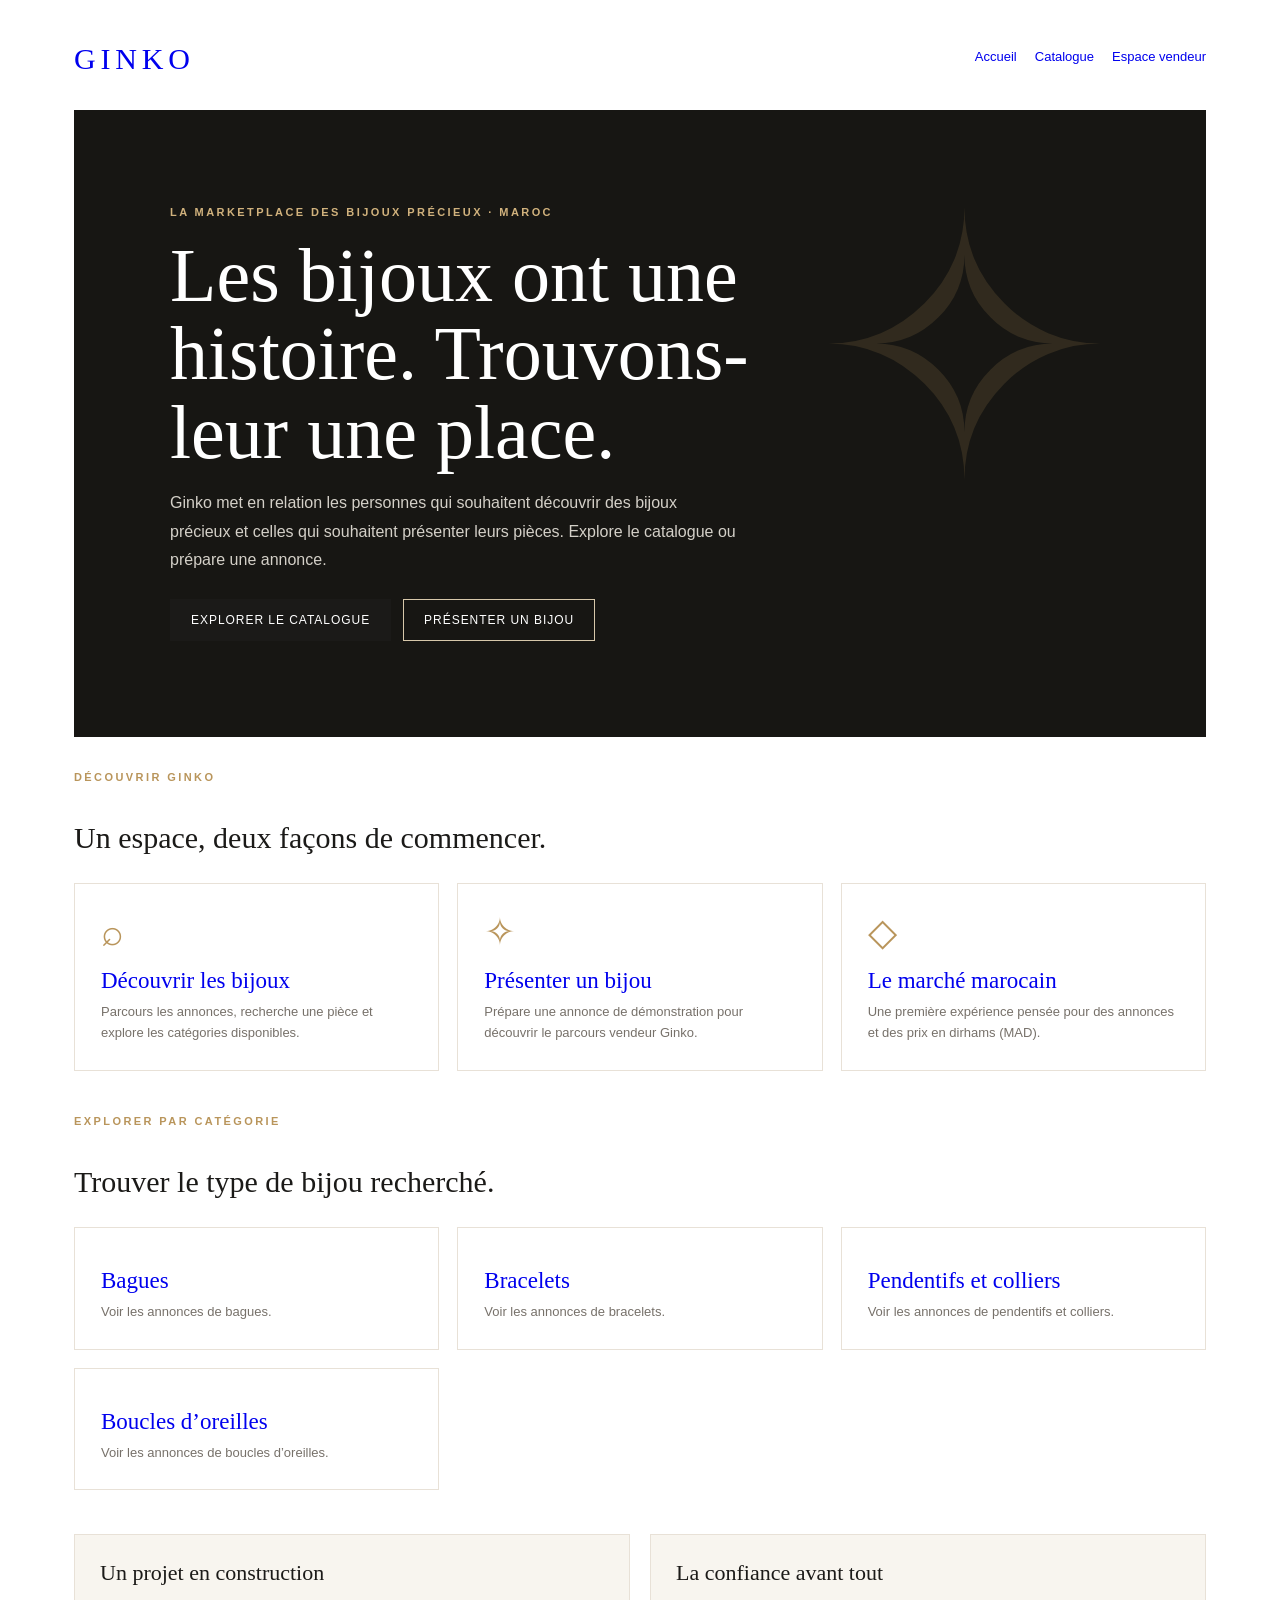
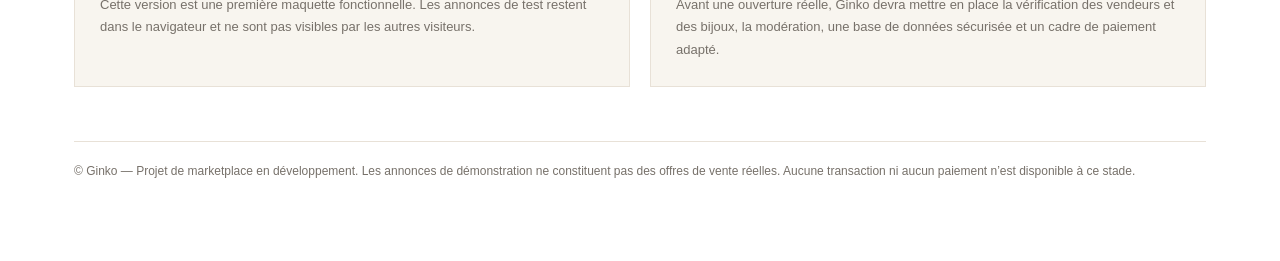
==== index.html @ 268f524f "Corriger la navigation et harmoniser la marketplace Ginko" ====
<!doctype html>
<html lang="fr">
<head>
  <meta charset="utf-8">
  <meta name="viewport" content="width=device-width,initial-scale=1">
  <meta name="description" content="Ginko, la plateforme de découverte de bijoux précieux proposés par des vendeurs au Maroc.">
  <title>Ginko — La marketplace des bijoux précieux</title>
  <link rel="stylesheet" href="marketplace.css">
  <style>
    .home-hero{position:relative;overflow:hidden;min-height:510px;background:#171613;color:#fff;display:flex;align-items:center;padding:clamp(36px,8vw,96px);margin-bottom:34px}
    .home-hero:after{content:"✧";position:absolute;right:8%;top:5%;font:clamp(180px,30vw,360px) Georgia,serif;color:rgba(185,149,91,.16);pointer-events:none}
    .home-copy{position:relative;z-index:1;max-width:680px}.home-copy .eyebrow{color:#d1b27d}.home-copy h1{font:400 clamp(42px,6vw,76px)/1.03 Georgia,serif;margin:18px 0}.home-copy p{max-width:570px;color:#d4d0c8;line-height:1.8}
    .home-links{display:grid;grid-template-columns:repeat(3,1fr);gap:18px;margin:28px 0 44px}.home-link{display:block;padding:26px;border:1px solid var(--line);text-decoration:none;background:#fff;transition:transform .2s,border-color .2s}.home-link:hover{transform:translateY(-3px);border-color:var(--gold)}.home-link .symbol{font:38px Georgia,serif;color:var(--gold)}.home-link h3{font:400 23px Georgia,serif;margin:14px 0 8px}.home-link p{font-size:13px;color:var(--muted);line-height:1.6;margin:0}.home-info{display:grid;grid-template-columns:1fr 1fr;gap:20px;margin-top:24px}.home-info article{padding:25px;background:var(--cream);border:1px solid var(--line)}.home-info h3{font:400 22px Georgia,serif;margin:0 0 8px}.home-info p{font-size:13px;color:var(--muted);line-height:1.7;margin:0}
    @media(max-width:650px){.home-hero{min-height:430px}.home-links,.home-info{grid-template-columns:1fr}}
  </style>
</head>
<body class="marketplace">
<main class="market-shell">
  <header class="market-top">
    <a class="market-brand" href="index.html" aria-label="Ginko accueil">GINKO</a>
    <nav class="market-nav" aria-label="Navigation principale">
      <a href="index.html">Accueil</a><a href="catalogue.html">Catalogue</a><a href="espace-vendeur.html">Espace vendeur</a>
    </nav>
  </header>
  <section class="home-hero">
    <div class="home-copy">
      <div class="eyebrow">La marketplace des bijoux précieux · Maroc</div>
      <h1>Les bijoux ont une histoire. Trouvons-leur une place.</h1>
      <p>Ginko met en relation les personnes qui souhaitent découvrir des bijoux précieux et celles qui souhaitent présenter leurs pièces. Explore le catalogue ou prépare une annonce.</p>
      <div class="market-actions"><a class="btn" href="catalogue.html">Explorer le catalogue</a><a class="btn secondary" style="border-color:#d7c7aa;color:#fff" href="espace-vendeur.html">Présenter un bijou</a></div>
    </div>
  </section>
  <div class="eyebrow">Découvrir Ginko</div>
  <h2 class="market-section-title">Un espace, deux façons de commencer.</h2>
  <section class="home-links">
    <a class="home-link" href="catalogue.html"><div class="symbol">⌕</div><h3>Découvrir les bijoux</h3><p>Parcours les annonces, recherche une pièce et explore les catégories disponibles.</p></a>
    <a class="home-link" href="espace-vendeur.html"><div class="symbol">✧</div><h3>Présenter un bijou</h3><p>Prépare une annonce de démonstration pour découvrir le parcours vendeur Ginko.</p></a>
    <a class="home-link" href="catalogue.html"><div class="symbol">◇</div><h3>Le marché marocain</h3><p>Une première expérience pensée pour des annonces et des prix en dirhams (MAD).</p></a>
  </section>
  <div class="eyebrow">Explorer par catégorie</div>
  <h2 class="market-section-title">Trouver le type de bijou recherché.</h2>
  <section class="home-links category-links">
    <a class="home-link" href="bague.html"><h3>Bagues</h3><p>Voir les annonces de bagues.</p></a>
    <a class="home-link" href="bracelets.html"><h3>Bracelets</h3><p>Voir les annonces de bracelets.</p></a>
    <a class="home-link" href="pendentifs.html"><h3>Pendentifs et colliers</h3><p>Voir les annonces de pendentifs et colliers.</p></a>
    <a class="home-link" href="boucles-doreilles.html"><h3>Boucles d’oreilles</h3><p>Voir les annonces de boucles d’oreilles.</p></a>
  </section>
  <div class="home-info">
    <article><h3>Un projet en construction</h3><p>Cette version est une première maquette fonctionnelle. Les annonces de test restent dans le navigateur et ne sont pas visibles par les autres visiteurs.</p></article>
    <article><h3>La confiance avant tout</h3><p>Avant une ouverture réelle, Ginko devra mettre en place la vérification des vendeurs et des bijoux, la modération, une base de données sécurisée et un cadre de paiement adapté.</p></article>
  </div>
  <footer class="market-footer">© Ginko — Projet de marketplace en développement. Les annonces de démonstration ne constituent pas des offres de vente réelles. Aucune transaction ni aucun paiement n’est disponible à ce stade.</footer>
</main>
</body>
</html>
---- marketplace.css ----
/* Styles du catalogue et de l’espace vendeur Ginko */
:root{--ink:#1b1a18;--muted:#77716a;--gold:#b9955b;--cream:#f8f5ef;--line:#e8e1d7}*{box-sizing:border-box}body.marketplace{margin:0;background:#fff;color:var(--ink);font-family:Arial,Helvetica,sans-serif}.market-shell{max-width:1180px;margin:0 auto;padding:42px 24px 80px}.market-top{display:flex;justify-content:space-between;align-items:center;gap:20px;margin-bottom:34px}.market-brand{font-family:Georgia,serif;font-size:30px;letter-spacing:.16em;text-decoration:none}.market-nav{display:flex;gap:18px;flex-wrap:wrap;font-size:13px}.market-nav a{text-decoration:none;border-bottom:1px solid transparent;padding-bottom:4px}.market-nav a:hover{border-color:var(--gold)}.market-hero{background:var(--cream);padding:54px clamp(24px,6vw,72px);border:1px solid var(--line);margin-bottom:34px}.eyebrow{font-size:11px;letter-spacing:.22em;text-transform:uppercase;color:var(--gold);font-weight:700}.market-hero h1{font-family:Georgia,serif;font-size:clamp(34px,5vw,58px);font-weight:400;line-height:1.08;margin:14px 0}.market-hero p{max-width:660px;color:var(--muted);line-height:1.7}.market-actions{display:flex;gap:12px;flex-wrap:wrap;margin-top:24px}.btn{display:inline-flex;align-items:center;justify-content:center;padding:13px 20px;border:1px solid var(--ink);background:var(--ink);color:#fff;text-decoration:none;font-size:12px;letter-spacing:.08em;text-transform:uppercase;cursor:pointer}.btn.secondary{background:transparent;color:var(--ink)}.market-note{padding:14px 16px;background:#fffaf0;border-left:3px solid var(--gold);color:#675a45;font-size:13px;line-height:1.6;margin:22px 0}.market-toolbar{display:flex;gap:12px;flex-wrap:wrap;align-items:center;margin:26px 0}.market-toolbar input,.market-toolbar select,.field input,.field select,.field textarea{width:100%;padding:13px 14px;border:1px solid var(--line);background:#fff;font:inherit;color:var(--ink)}.market-toolbar input{flex:1;min-width:220px}.market-toolbar select{width:auto;min-width:180px}.market-grid{display:grid;grid-template-columns:repeat(3,minmax(0,1fr));gap:20px}.market-card{border:1px solid var(--line);background:#fff}.market-card-visual{height:210px;background:linear-gradient(135deg,#eee5d8,#faf8f4);display:flex;align-items:center;justify-content:center;color:#a28b6b;font-family:Georgia,serif;font-size:38px}.market-card-body{padding:18px}.market-card h3{font-family:Georgia,serif;font-size:21px;font-weight:400;margin:0 0 8px}.market-meta{font-size:12px;color:var(--muted);line-height:1.6}.market-price{font-size:20px;margin:14px 0 8px}.tag{display:inline-block;font-size:10px;text-transform:uppercase;letter-spacing:.12em;padding:6px 8px;background:var(--cream);color:#78684e;margin:4px 4px 0 0}.market-section-title{font-family:Georgia,serif;font-size:30px;font-weight:400;margin:38px 0 8px}.market-subtitle{color:var(--muted);line-height:1.6}.seller-layout{display:grid;grid-template-columns:260px 1fr;gap:30px;align-items:start}.seller-aside{background:var(--cream);padding:24px;border:1px solid var(--line)}.seller-aside h2{font-family:Georgia,serif;font-weight:400;margin-top:0}.seller-aside p{font-size:13px;color:var(--muted);line-height:1.6}.seller-panel{border:1px solid var(--line);padding:clamp(20px,4vw,36px)}.seller-panel h2{font-family:Georgia,serif;font-weight:400;font-size:28px;margin:0 0 8px}.seller-form{display:grid;grid-template-columns:1fr 1fr;gap:16px;margin-top:24px}.field{display:flex;flex-direction:column;gap:7px}.field.full{grid-column:1/-1}.field label{font-size:12px;letter-spacing:.05em;color:#5d5750}.field textarea{min-height:100px;resize:vertical}.field small{color:var(--muted);font-size:11px;line-height:1.5}.seller-list{display:grid;gap:10px;margin-top:20px}.seller-list-item{border:1px solid var(--line);padding:14px;display:flex;justify-content:space-between;gap:16px;align-items:center}.seller-list-item strong{display:block;font-size:14px}.seller-list-item span{font-size:12px;color:var(--muted)}.empty-state{padding:30px;text-align:center;background:var(--cream);color:var(--muted);line-height:1.6}.market-footer{border-top:1px solid var(--line);margin-top:54px;padding-top:20px;color:var(--muted);font-size:12px;line-height:1.6}@media(max-width:850px){.market-grid{grid-template-columns:repeat(2,minmax(0,1fr))}.seller-layout{grid-template-columns:1fr}}@media(max-width:560px){.market-shell{padding:24px 16px 56px}.market-top{align-items:flex-start;flex-direction:column}.market-grid{grid-template-columns:1fr}.market-card-visual{height:180px}.seller-form{grid-template-columns:1fr}.field.full{grid-column:auto}.market-hero{padding:34px 24px}.market-toolbar select{width:100%}}
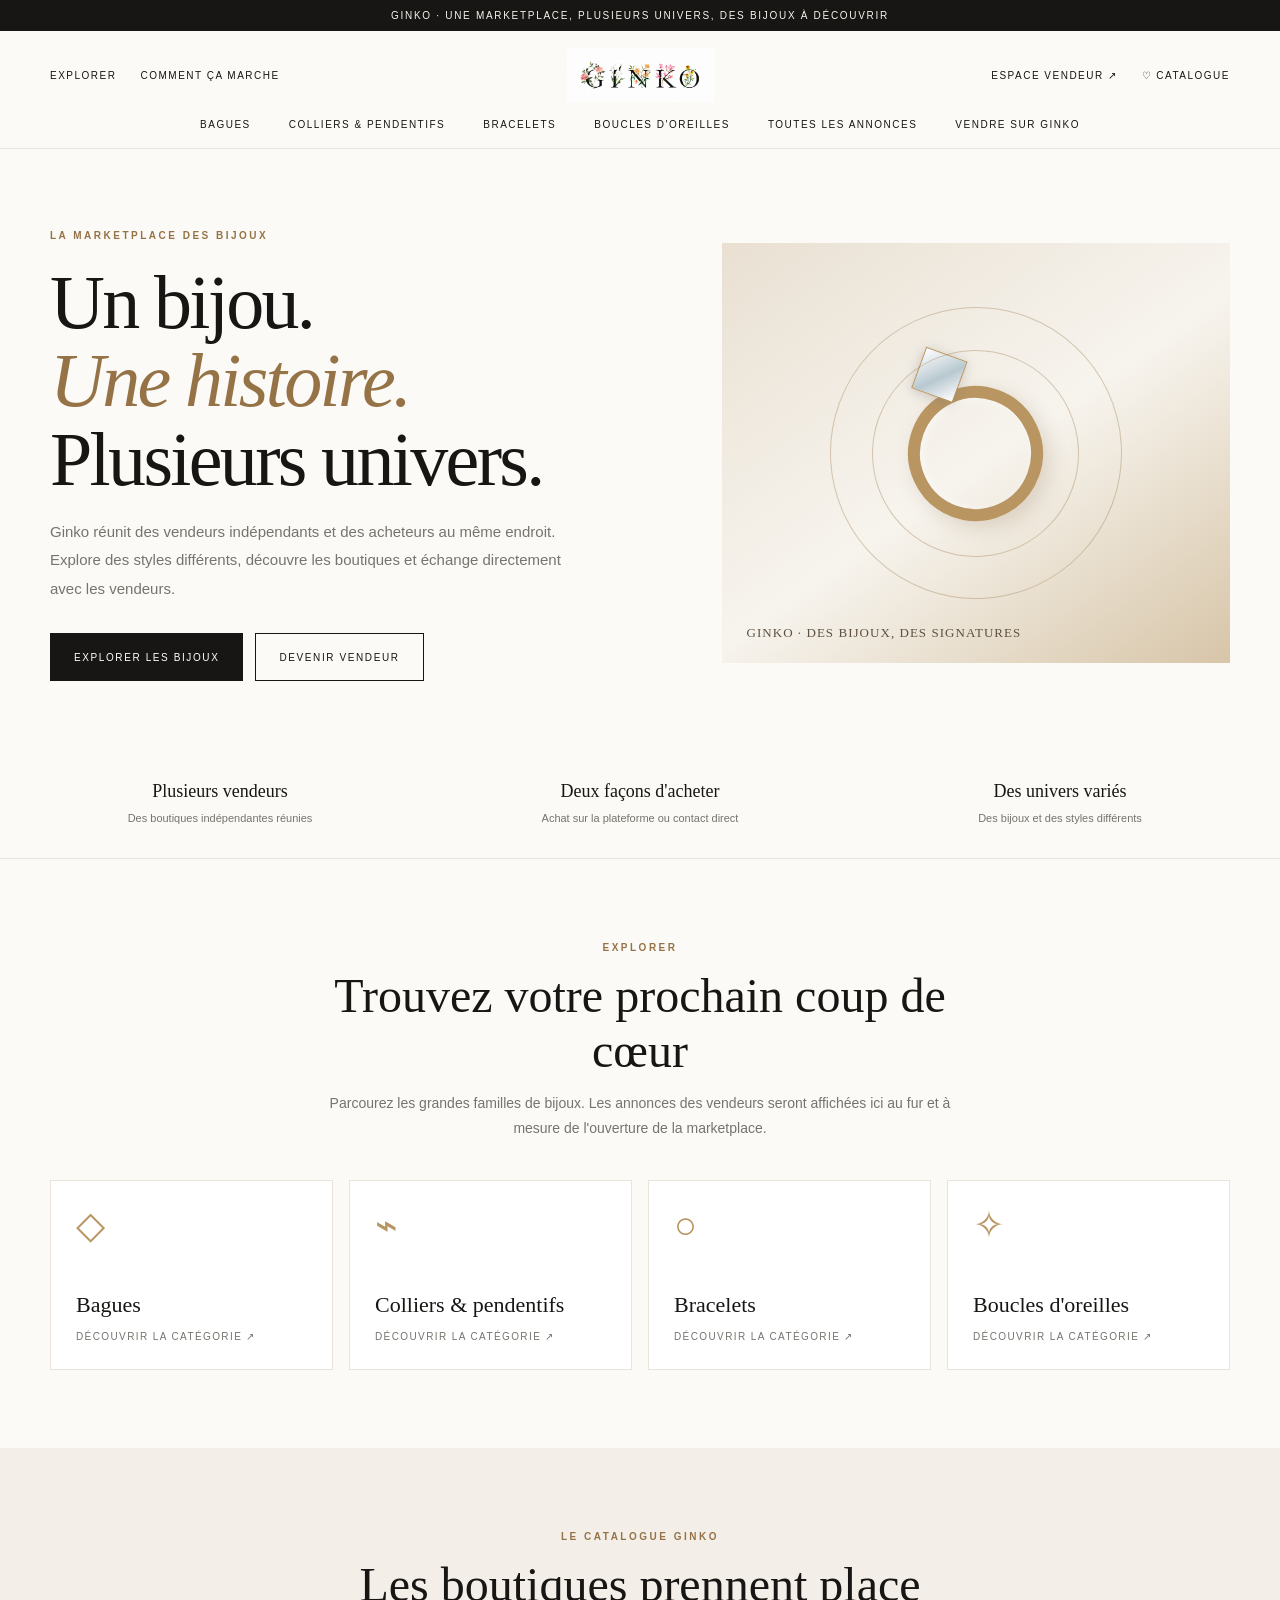
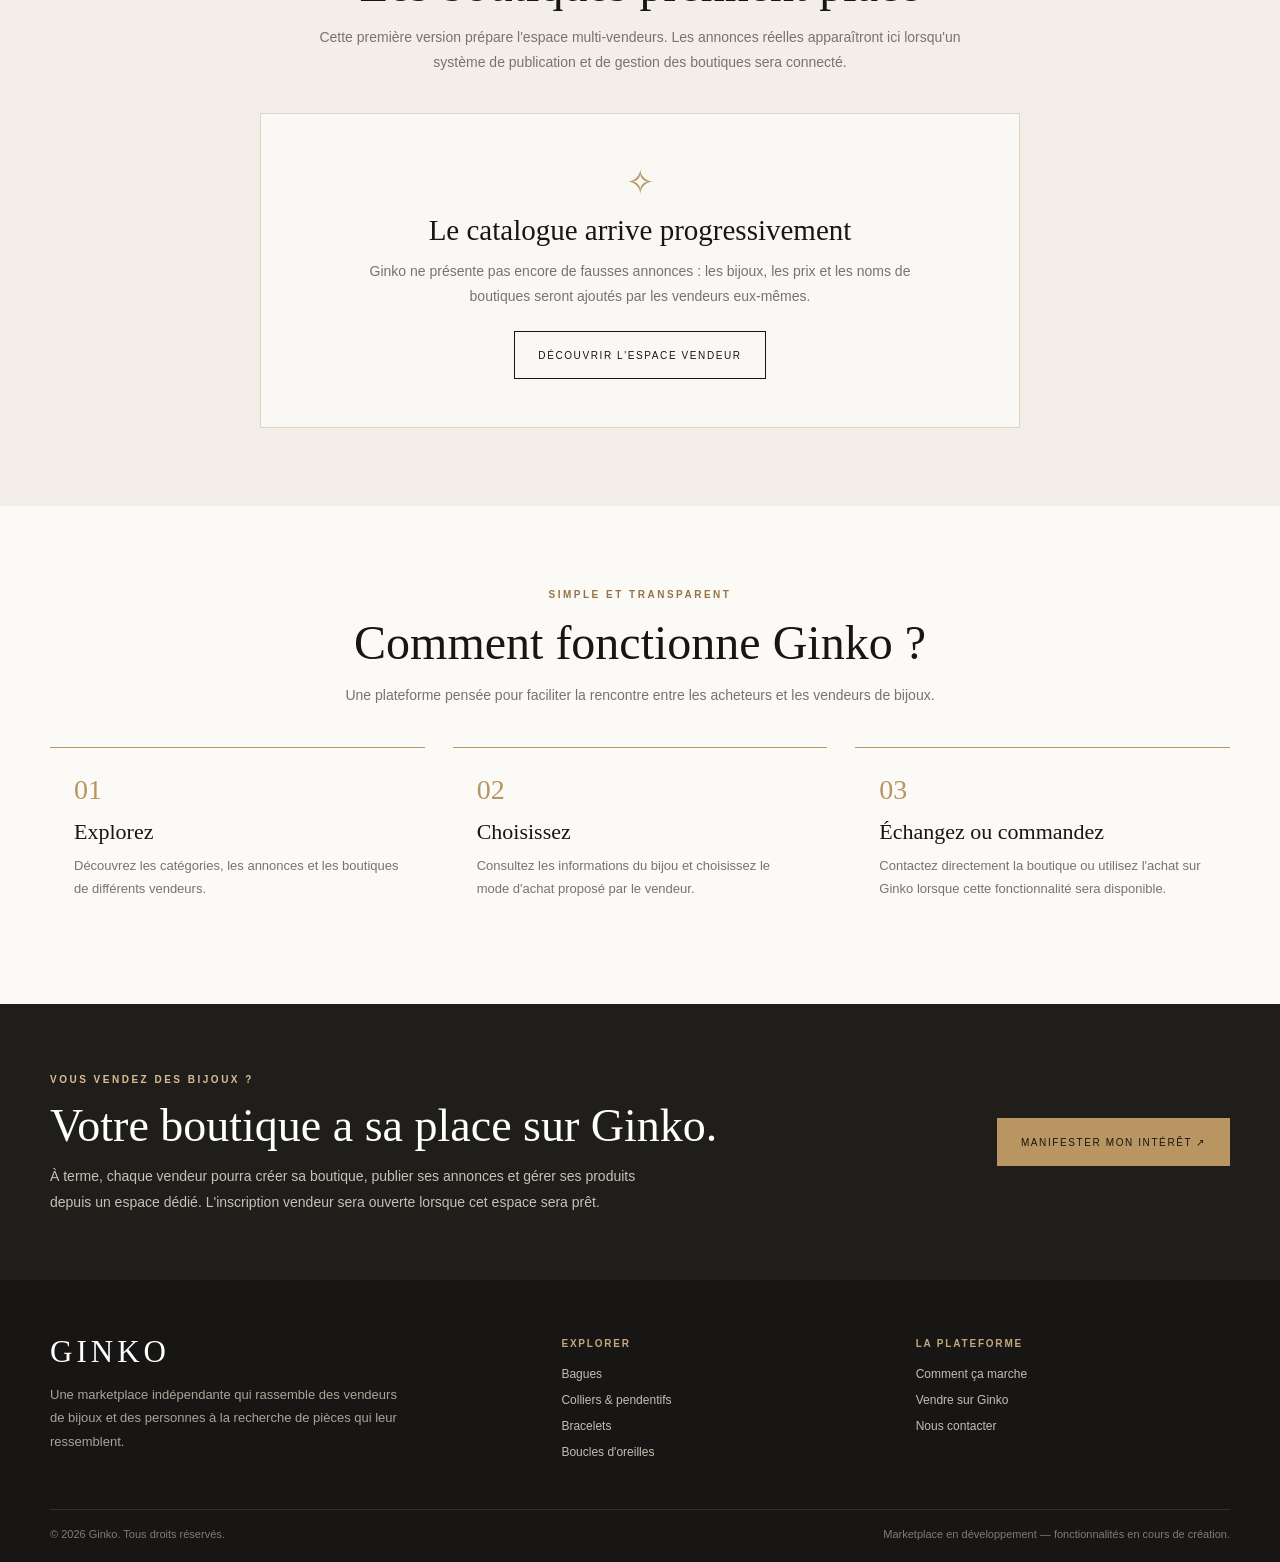
==== commit 2470e763: "Rework Ginko homepage as a multi-vendor marketplace" ====
--- a/index.html
+++ b/index.html
@@ -1,55 +1,161 @@
-<!doctype html>
+<!DOCTYPE html>
 <html lang="fr">
 <head>
-  <meta charset="utf-8">
-  <meta name="viewport" content="width=device-width,initial-scale=1">
-  <meta name="description" content="Ginko, la plateforme de découverte de bijoux précieux proposés par des vendeurs au Maroc.">
-  <title>Ginko — La marketplace des bijoux précieux</title>
-  <link rel="stylesheet" href="marketplace.css">
-  <style>
-    .home-hero{position:relative;overflow:hidden;min-height:510px;background:#171613;color:#fff;display:flex;align-items:center;padding:clamp(36px,8vw,96px);margin-bottom:34px}
-    .home-hero:after{content:"✧";position:absolute;right:8%;top:5%;font:clamp(180px,30vw,360px) Georgia,serif;color:rgba(185,149,91,.16);pointer-events:none}
-    .home-copy{position:relative;z-index:1;max-width:680px}.home-copy .eyebrow{color:#d1b27d}.home-copy h1{font:400 clamp(42px,6vw,76px)/1.03 Georgia,serif;margin:18px 0}.home-copy p{max-width:570px;color:#d4d0c8;line-height:1.8}
-    .home-links{display:grid;grid-template-columns:repeat(3,1fr);gap:18px;margin:28px 0 44px}.home-link{display:block;padding:26px;border:1px solid var(--line);text-decoration:none;background:#fff;transition:transform .2s,border-color .2s}.home-link:hover{transform:translateY(-3px);border-color:var(--gold)}.home-link .symbol{font:38px Georgia,serif;color:var(--gold)}.home-link h3{font:400 23px Georgia,serif;margin:14px 0 8px}.home-link p{font-size:13px;color:var(--muted);line-height:1.6;margin:0}.home-info{display:grid;grid-template-columns:1fr 1fr;gap:20px;margin-top:24px}.home-info article{padding:25px;background:var(--cream);border:1px solid var(--line)}.home-info h3{font:400 22px Georgia,serif;margin:0 0 8px}.home-info p{font-size:13px;color:var(--muted);line-height:1.7;margin:0}
-    @media(max-width:650px){.home-hero{min-height:430px}.home-links,.home-info{grid-template-columns:1fr}}
-  </style>
+  <meta charset="UTF-8">
+  <meta name="viewport" content="width=device-width, initial-scale=1.0">
+  <meta name="description" content="Ginko, la marketplace qui réunit plusieurs vendeurs indépendants et les passionnés de bijoux.">
+  <meta name="theme-color" content="#fbfaf7">
+  <title>Ginko — La marketplace des bijoux</title>
+  <link rel="stylesheet" href="ginko-marketplace.css">
 </head>
-<body class="marketplace">
-<main class="market-shell">
-  <header class="market-top">
-    <a class="market-brand" href="index.html" aria-label="Ginko accueil">GINKO</a>
-    <nav class="market-nav" aria-label="Navigation principale">
-      <a href="index.html">Accueil</a><a href="catalogue.html">Catalogue</a><a href="espace-vendeur.html">Espace vendeur</a>
+<body>
+  <div class="announcement">GINKO · Une marketplace, plusieurs univers, des bijoux à découvrir</div>
+
+  <header class="site-header">
+    <div class="header-main">
+      <div class="header-side header-side-left">
+        <a href="#categories">Explorer</a>
+        <a href="#comment-ca-marche">Comment ça marche</a>
+      </div>
+      <a class="brand" href="index.html" aria-label="Ginko, accueil">
+        <img src="ginko2.jpg" alt="Ginko">
+      </a>
+      <div class="header-side header-actions">
+        <a href="#devenir-vendeur" aria-label="Espace vendeur">Espace vendeur ↗</a>
+        <a href="#catalogue" aria-label="Catalogue">♡ Catalogue</a>
+      </div>
+      <button class="menu-toggle" id="menuToggle" type="button" aria-expanded="false" aria-controls="mainNav">Menu ☰</button>
+    </div>
+    <nav class="main-nav" id="mainNav" aria-label="Navigation principale">
+      <a href="#categories">Bagues</a>
+      <a href="#categories">Colliers & pendentifs</a>
+      <a href="#categories">Bracelets</a>
+      <a href="#categories">Boucles d'oreilles</a>
+      <a href="#catalogue">Toutes les annonces</a>
+      <a href="#devenir-vendeur">Vendre sur Ginko</a>
     </nav>
   </header>
-  <section class="home-hero">
-    <div class="home-copy">
-      <div class="eyebrow">La marketplace des bijoux précieux · Maroc</div>
-      <h1>Les bijoux ont une histoire. Trouvons-leur une place.</h1>
-      <p>Ginko met en relation les personnes qui souhaitent découvrir des bijoux précieux et celles qui souhaitent présenter leurs pièces. Explore le catalogue ou prépare une annonce.</p>
-      <div class="market-actions"><a class="btn" href="catalogue.html">Explorer le catalogue</a><a class="btn secondary" style="border-color:#d7c7aa;color:#fff" href="espace-vendeur.html">Présenter un bijou</a></div>
+
+  <main>
+    <section class="hero">
+      <div class="hero-content">
+        <span class="eyebrow">La marketplace des bijoux</span>
+        <h1>Un bijou.<br><em>Une histoire.</em><br>Plusieurs univers.</h1>
+        <p class="hero-copy">Ginko réunit des vendeurs indépendants et des acheteurs au même endroit. Explore des styles différents, découvre les boutiques et échange directement avec les vendeurs.</p>
+        <div class="hero-actions">
+          <a class="button" href="#categories">Explorer les bijoux</a>
+          <a class="button button-outline" href="#devenir-vendeur">Devenir vendeur</a>
+        </div>
+      </div>
+      <div class="hero-art" role="img" aria-label="Illustration abstraite d'une bague dorée">
+        <div class="art-ring"></div>
+        <span class="art-caption">GINKO · DES BIJOUX, DES SIGNATURES</span>
+      </div>
+    </section>
+
+    <section class="trust-row" aria-label="Les principes de Ginko">
+      <div><strong>Plusieurs vendeurs</strong><span>Des boutiques indépendantes réunies</span></div>
+      <div><strong>Deux façons d'acheter</strong><span>Achat sur la plateforme ou contact direct</span></div>
+      <div><strong>Des univers variés</strong><span>Des bijoux et des styles différents</span></div>
+    </section>
+
+    <section class="section" id="categories">
+      <div class="section-inner">
+        <div class="section-heading">
+          <span class="eyebrow">Explorer</span>
+          <h2>Trouvez votre prochain coup de cœur</h2>
+          <p>Parcourez les grandes familles de bijoux. Les annonces des vendeurs seront affichées ici au fur et à mesure de l'ouverture de la marketplace.</p>
+        </div>
+        <div class="categories">
+          <a class="category-card" href="#catalogue"><span class="category-symbol">◇</span><div><h3>Bagues</h3><span>Découvrir la catégorie ↗</span></div></a>
+          <a class="category-card" href="#catalogue"><span class="category-symbol">⌁</span><div><h3>Colliers & pendentifs</h3><span>Découvrir la catégorie ↗</span></div></a>
+          <a class="category-card" href="#catalogue"><span class="category-symbol">○</span><div><h3>Bracelets</h3><span>Découvrir la catégorie ↗</span></div></a>
+          <a class="category-card" href="#catalogue"><span class="category-symbol">✧</span><div><h3>Boucles d'oreilles</h3><span>Découvrir la catégorie ↗</span></div></a>
+        </div>
+      </div>
+    </section>
+
+    <section class="section catalogue" id="catalogue">
+      <div class="section-inner">
+        <div class="section-heading">
+          <span class="eyebrow">Le catalogue Ginko</span>
+          <h2>Les boutiques prennent place</h2>
+          <p>Cette première version prépare l'espace multi-vendeurs. Les annonces réelles apparaîtront ici lorsqu'un système de publication et de gestion des boutiques sera connecté.</p>
+        </div>
+        <div class="catalogue-panel">
+          <div class="catalogue-mark">✧</div>
+          <h3>Le catalogue arrive progressivement</h3>
+          <p>Ginko ne présente pas encore de fausses annonces : les bijoux, les prix et les noms de boutiques seront ajoutés par les vendeurs eux-mêmes.</p>
+          <a class="button button-outline" href="#devenir-vendeur">Découvrir l'espace vendeur</a>
+        </div>
+      </div>
+    </section>
+
+    <section class="section" id="comment-ca-marche">
+      <div class="section-inner">
+        <div class="section-heading">
+          <span class="eyebrow">Simple et transparent</span>
+          <h2>Comment fonctionne Ginko ?</h2>
+          <p>Une plateforme pensée pour faciliter la rencontre entre les acheteurs et les vendeurs de bijoux.</p>
+        </div>
+        <div class="steps">
+          <article class="step"><span class="step-number">01</span><h3>Explorez</h3><p>Découvrez les catégories, les annonces et les boutiques de différents vendeurs.</p></article>
+          <article class="step"><span class="step-number">02</span><h3>Choisissez</h3><p>Consultez les informations du bijou et choisissez le mode d'achat proposé par le vendeur.</p></article>
+          <article class="step"><span class="step-number">03</span><h3>Échangez ou commandez</h3><p>Contactez directement la boutique ou utilisez l'achat sur Ginko lorsque cette fonctionnalité sera disponible.</p></article>
+        </div>
+      </div>
+    </section>
+
+    <section class="seller-band" id="devenir-vendeur">
+      <div class="seller-inner">
+        <div>
+          <span class="eyebrow">Vous vendez des bijoux ?</span>
+          <h2>Votre boutique a sa place sur Ginko.</h2>
+          <p>À terme, chaque vendeur pourra créer sa boutique, publier ses annonces et gérer ses produits depuis un espace dédié. L'inscription vendeur sera ouverte lorsque cet espace sera prêt.</p>
+        </div>
+        <a class="button" href="mailto:contact@ginko.fr?subject=Information%20vendeur%20Ginko">Manifester mon intérêt ↗</a>
+      </div>
+    </section>
+  </main>
+
+  <footer class="footer">
+    <div class="footer-inner">
+      <div class="footer-about">
+        <div class="footer-brand">GINKO</div>
+        <p>Une marketplace indépendante qui rassemble des vendeurs de bijoux et des personnes à la recherche de pièces qui leur ressemblent.</p>
+      </div>
+      <div>
+        <h4>Explorer</h4>
+        <a href="#categories">Bagues</a>
+        <a href="#categories">Colliers & pendentifs</a>
+        <a href="#categories">Bracelets</a>
+        <a href="#categories">Boucles d'oreilles</a>
+      </div>
+      <div>
+        <h4>La plateforme</h4>
+        <a href="#comment-ca-marche">Comment ça marche</a>
+        <a href="#devenir-vendeur">Vendre sur Ginko</a>
+        <a href="mailto:contact@ginko.fr">Nous contacter</a>
+      </div>
     </div>
-  </section>
-  <div class="eyebrow">Découvrir Ginko</div>
-  <h2 class="market-section-title">Un espace, deux façons de commencer.</h2>
-  <section class="home-links">
-    <a class="home-link" href="catalogue.html"><div class="symbol">⌕</div><h3>Découvrir les bijoux</h3><p>Parcours les annonces, recherche une pièce et explore les catégories disponibles.</p></a>
-    <a class="home-link" href="espace-vendeur.html"><div class="symbol">✧</div><h3>Présenter un bijou</h3><p>Prépare une annonce de démonstration pour découvrir le parcours vendeur Ginko.</p></a>
-    <a class="home-link" href="catalogue.html"><div class="symbol">◇</div><h3>Le marché marocain</h3><p>Une première expérience pensée pour des annonces et des prix en dirhams (MAD).</p></a>
-  </section>
-  <div class="eyebrow">Explorer par catégorie</div>
-  <h2 class="market-section-title">Trouver le type de bijou recherché.</h2>
-  <section class="home-links category-links">
-    <a class="home-link" href="bague.html"><h3>Bagues</h3><p>Voir les annonces de bagues.</p></a>
-    <a class="home-link" href="bracelets.html"><h3>Bracelets</h3><p>Voir les annonces de bracelets.</p></a>
-    <a class="home-link" href="pendentifs.html"><h3>Pendentifs et colliers</h3><p>Voir les annonces de pendentifs et colliers.</p></a>
-    <a class="home-link" href="boucles-doreilles.html"><h3>Boucles d’oreilles</h3><p>Voir les annonces de boucles d’oreilles.</p></a>
-  </section>
-  <div class="home-info">
-    <article><h3>Un projet en construction</h3><p>Cette version est une première maquette fonctionnelle. Les annonces de test restent dans le navigateur et ne sont pas visibles par les autres visiteurs.</p></article>
-    <article><h3>La confiance avant tout</h3><p>Avant une ouverture réelle, Ginko devra mettre en place la vérification des vendeurs et des bijoux, la modération, une base de données sécurisée et un cadre de paiement adapté.</p></article>
-  </div>
-  <footer class="market-footer">© Ginko — Projet de marketplace en développement. Les annonces de démonstration ne constituent pas des offres de vente réelles. Aucune transaction ni aucun paiement n’est disponible à ce stade.</footer>
-</main>
+    <div class="footer-bottom"><span>© 2026 Ginko. Tous droits réservés.</span><span>Marketplace en développement — fonctionnalités en cours de création.</span></div>
+  </footer>
+
+  <script>
+    const menuToggle = document.getElementById('menuToggle');
+    const mainNav = document.getElementById('mainNav');
+    menuToggle.addEventListener('click', () => {
+      const isOpen = mainNav.classList.toggle('open');
+      menuToggle.setAttribute('aria-expanded', String(isOpen));
+      menuToggle.textContent = isOpen ? 'Fermer ×' : 'Menu ☰';
+    });
+    mainNav.querySelectorAll('a').forEach(link => {
+      link.addEventListener('click', () => {
+        mainNav.classList.remove('open');
+        menuToggle.setAttribute('aria-expanded', 'false');
+        menuToggle.textContent = 'Menu ☰';
+      });
+    });
+  </script>
 </body>
-</html>+</html>
--- a/ginko-marketplace.css
+++ b/ginko-marketplace.css
@@ -0,0 +1,6 @@
+:root{
+  --ink:#171614;--muted:#77736d;--paper:#fbfaf7;--white:#fff;--gold:#b89561;--gold-dark:#967346;--line:#e9e4dc;--soft:#f3efe8;--serif:Georgia,"Times New Roman",serif;--sans:Arial,Helvetica,sans-serif;
+}
+*{box-sizing:border-box}html{scroll-behavior:smooth}body{margin:0;background:var(--paper);color:var(--ink);font-family:var(--sans);-webkit-font-smoothing:antialiased}a{color:inherit;text-decoration:none}button,input{font:inherit}.announcement{background:var(--ink);color:#f7f3eb;text-align:center;padding:10px 18px;font-size:10px;letter-spacing:.17em;text-transform:uppercase}.site-header{background:rgba(251,250,247,.97);position:sticky;top:0;z-index:20;border-bottom:1px solid var(--line);backdrop-filter:blur(12px)}.header-main{max-width:1240px;margin:auto;min-height:88px;padding:14px 30px;display:grid;grid-template-columns:1fr auto 1fr;align-items:center;gap:24px}.header-side{display:flex;align-items:center;gap:24px}.header-side a,.main-nav a{font-size:10px;letter-spacing:.15em;text-transform:uppercase}.header-side a:hover,.main-nav a:hover{color:var(--gold-dark)}.brand img{display:block;width:auto;height:54px;max-width:190px;object-fit:contain}.brand-word{font-family:var(--serif);font-size:35px;letter-spacing:.13em;font-weight:400}.header-actions{justify-content:flex-end}.header-actions a{display:inline-flex;align-items:center;gap:8px}.main-nav{display:flex;justify-content:center;gap:38px;padding:0 20px 18px}.menu-toggle{display:none;background:none;border:1px solid var(--line);padding:9px 12px}.hero{max-width:1240px;margin:0 auto;padding:76px 30px 68px;display:grid;grid-template-columns:1.1fr .9fr;gap:50px;align-items:center}.eyebrow{font-size:10px;letter-spacing:.25em;text-transform:uppercase;color:var(--gold-dark);font-weight:700}.hero h1{font-family:var(--serif);font-size:clamp(44px,6vw,76px);font-weight:400;line-height:1.03;letter-spacing:-.035em;margin:20px 0}.hero h1 em{color:var(--gold-dark);font-weight:400}.hero-copy{max-width:520px;color:var(--muted);font-size:15px;line-height:1.9}.hero-actions{display:flex;flex-wrap:wrap;gap:12px;margin-top:30px}.button{display:inline-flex;align-items:center;justify-content:center;min-height:48px;padding:0 23px;border:1px solid var(--ink);background:var(--ink);color:white;font-size:10px;letter-spacing:.16em;text-transform:uppercase;transition:.2s}.button:hover{background:var(--gold-dark);border-color:var(--gold-dark)}.button-outline{background:transparent;color:var(--ink)}.button-outline:hover{color:white}.hero-art{min-height:420px;position:relative;overflow:hidden;background:linear-gradient(145deg,#e9e0d2,#f7f4ee 52%,#d7c5a8);display:flex;align-items:center;justify-content:center}.hero-art:before,.hero-art:after{content:"";position:absolute;border:1px solid rgba(150,115,70,.35);border-radius:50%;width:290px;height:290px;transform:rotate(-25deg)}.hero-art:after{width:205px;height:205px}.art-ring{position:relative;width:135px;height:135px;border:12px solid #b89561;border-radius:50%;box-shadow:inset 2px 2px 8px #fff8,3px 8px 20px #7d603633;transform:rotate(-25deg)}.art-ring:before{content:"";position:absolute;left:34px;top:-53px;width:42px;height:42px;background:linear-gradient(135deg,#fff,#b8c8d0 55%,#fff);transform:rotate(45deg);border:1px solid #b89561;box-shadow:0 2px 12px #7775}.art-caption{position:absolute;bottom:22px;left:25px;font-family:var(--serif);font-size:13px;letter-spacing:.08em;color:#5e5141}.section{padding:78px 30px}.section-inner{max-width:1180px;margin:auto}.section-heading{text-align:center;max-width:650px;margin:0 auto 38px}.section-heading h2{font-family:var(--serif);font-weight:400;font-size:clamp(32px,4vw,48px);margin:13px 0}.section-heading p{font-size:14px;line-height:1.8;color:var(--muted);margin:0}.categories{display:grid;grid-template-columns:repeat(4,1fr);gap:16px}.category-card{min-height:190px;padding:25px;background:var(--white);border:1px solid var(--line);display:flex;flex-direction:column;justify-content:space-between;transition:transform .2s,border-color .2s}.category-card:hover{transform:translateY(-4px);border-color:var(--gold)}.category-symbol{font-family:var(--serif);font-size:38px;color:var(--gold);line-height:1}.category-card h3{font-family:var(--serif);font-size:22px;font-weight:400;margin:0 0 8px}.category-card span:last-child{font-size:10px;letter-spacing:.14em;text-transform:uppercase;color:var(--muted)}.catalogue{background:var(--soft)}.catalogue-panel{max-width:760px;margin:auto;text-align:center;padding:48px 30px;border:1px solid #ded5c8;background:rgba(255,255,255,.58)}.catalogue-mark{font-family:var(--serif);font-size:34px;color:var(--gold)}.catalogue-panel h3{font-family:var(--serif);font-size:29px;font-weight:400;margin:12px 0}.catalogue-panel p{font-size:14px;line-height:1.8;color:var(--muted);max-width:560px;margin:0 auto 22px}.steps{display:grid;grid-template-columns:repeat(3,1fr);gap:28px}.step{padding:26px 24px;border-top:1px solid var(--gold)}.step-number{font-family:var(--serif);font-size:28px;color:var(--gold)}.step h3{font-family:var(--serif);font-size:22px;font-weight:400;margin:13px 0 9px}.step p{font-size:13px;line-height:1.8;color:var(--muted);margin:0}.seller-band{background:#201e1a;color:#fff;padding:65px 30px}.seller-inner{max-width:1180px;margin:auto;display:flex;align-items:center;justify-content:space-between;gap:35px}.seller-band .eyebrow{color:#d7bd94}.seller-band h2{font-family:var(--serif);font-size:clamp(32px,4vw,46px);font-weight:400;margin:12px 0}.seller-band p{color:#c6c0b7;font-size:14px;line-height:1.8;max-width:600px;margin:0}.seller-band .button{background:var(--gold);border-color:var(--gold);color:#171614;white-space:nowrap}.seller-band .button:hover{background:#d2b486;border-color:#d2b486}.trust-row{display:grid;grid-template-columns:repeat(3,1fr);gap:20px;text-align:center;padding:32px 20px;border-bottom:1px solid var(--line)}.trust-row strong{display:block;font-family:var(--serif);font-weight:400;font-size:18px;margin-bottom:6px}.trust-row span{font-size:11px;color:var(--muted)}.footer{background:#171614;color:#d8d2c8;padding:54px 30px 22px}.footer-inner{max-width:1180px;margin:auto;display:grid;grid-template-columns:1.5fr 1fr 1fr;gap:40px;padding-bottom:38px}.footer-brand{font-family:var(--serif);font-size:31px;letter-spacing:.13em;color:white}.footer p{max-width:360px;color:#aaa39a;font-size:13px;line-height:1.8}.footer h4{font-size:10px;letter-spacing:.18em;text-transform:uppercase;color:#c4a77a;margin:4px 0 18px}.footer a{display:block;font-size:12px;color:#c4beb4;margin:0 0 12px}.footer a:hover{color:white}.footer-bottom{max-width:1180px;margin:auto;padding-top:18px;border-top:1px solid #34312c;color:#817b72;font-size:11px;display:flex;justify-content:space-between;gap:15px;flex-wrap:wrap}.mobile-only{display:none}
+@media(max-width:800px){.header-main{min-height:72px;padding:10px 18px;grid-template-columns:1fr auto}.brand{grid-column:1;grid-row:1}.brand img{height:46px}.header-side-left{display:none}.header-actions{grid-column:2;grid-row:1}.menu-toggle{display:inline-flex;grid-column:2;grid-row:2;justify-self:end}.main-nav{display:none;flex-direction:column;align-items:stretch;gap:0;padding:0 18px 15px}.main-nav.open{display:flex}.main-nav a{padding:14px 4px;border-top:1px solid var(--line)}.hero{grid-template-columns:1fr;padding:48px 20px;gap:32px}.hero-art{min-height:300px}.section{padding:58px 20px}.categories{grid-template-columns:repeat(2,1fr)}.steps{grid-template-columns:1fr;gap:8px}.seller-inner{align-items:flex-start;flex-direction:column}.trust-row{grid-template-columns:1fr;gap:24px}.footer{padding:42px 20px 20px}.footer-inner{grid-template-columns:1fr 1fr;gap:28px}.footer-about{grid-column:1/-1}}
+@media(max-width:460px){.announcement{font-size:9px;letter-spacing:.1em}.header-actions a:first-child{display:none}.hero h1{font-size:45px}.hero-art{min-height:250px}.categories{gap:10px}.category-card{min-height:155px;padding:17px}.category-card h3{font-size:19px}.footer-inner{grid-template-columns:1fr}.footer-about{grid-column:auto}.catalogue-panel{padding:34px 18px}}
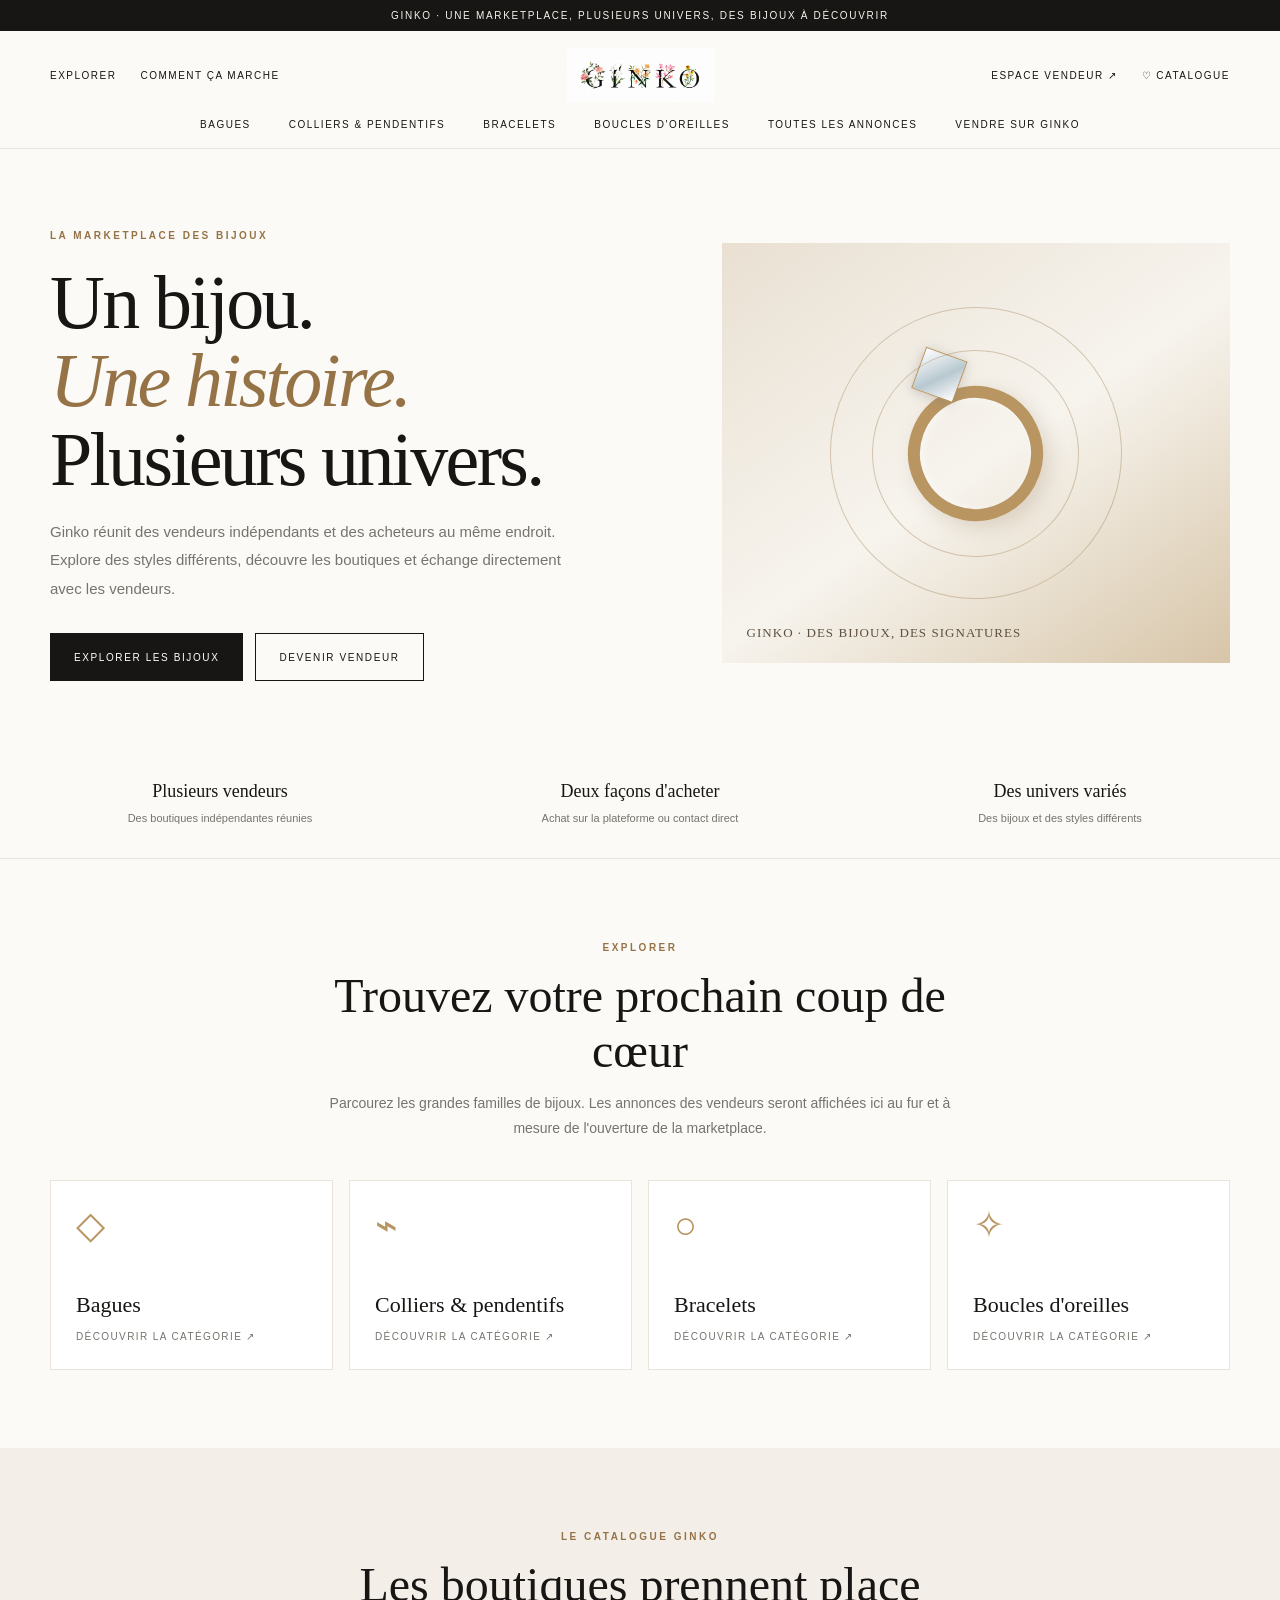
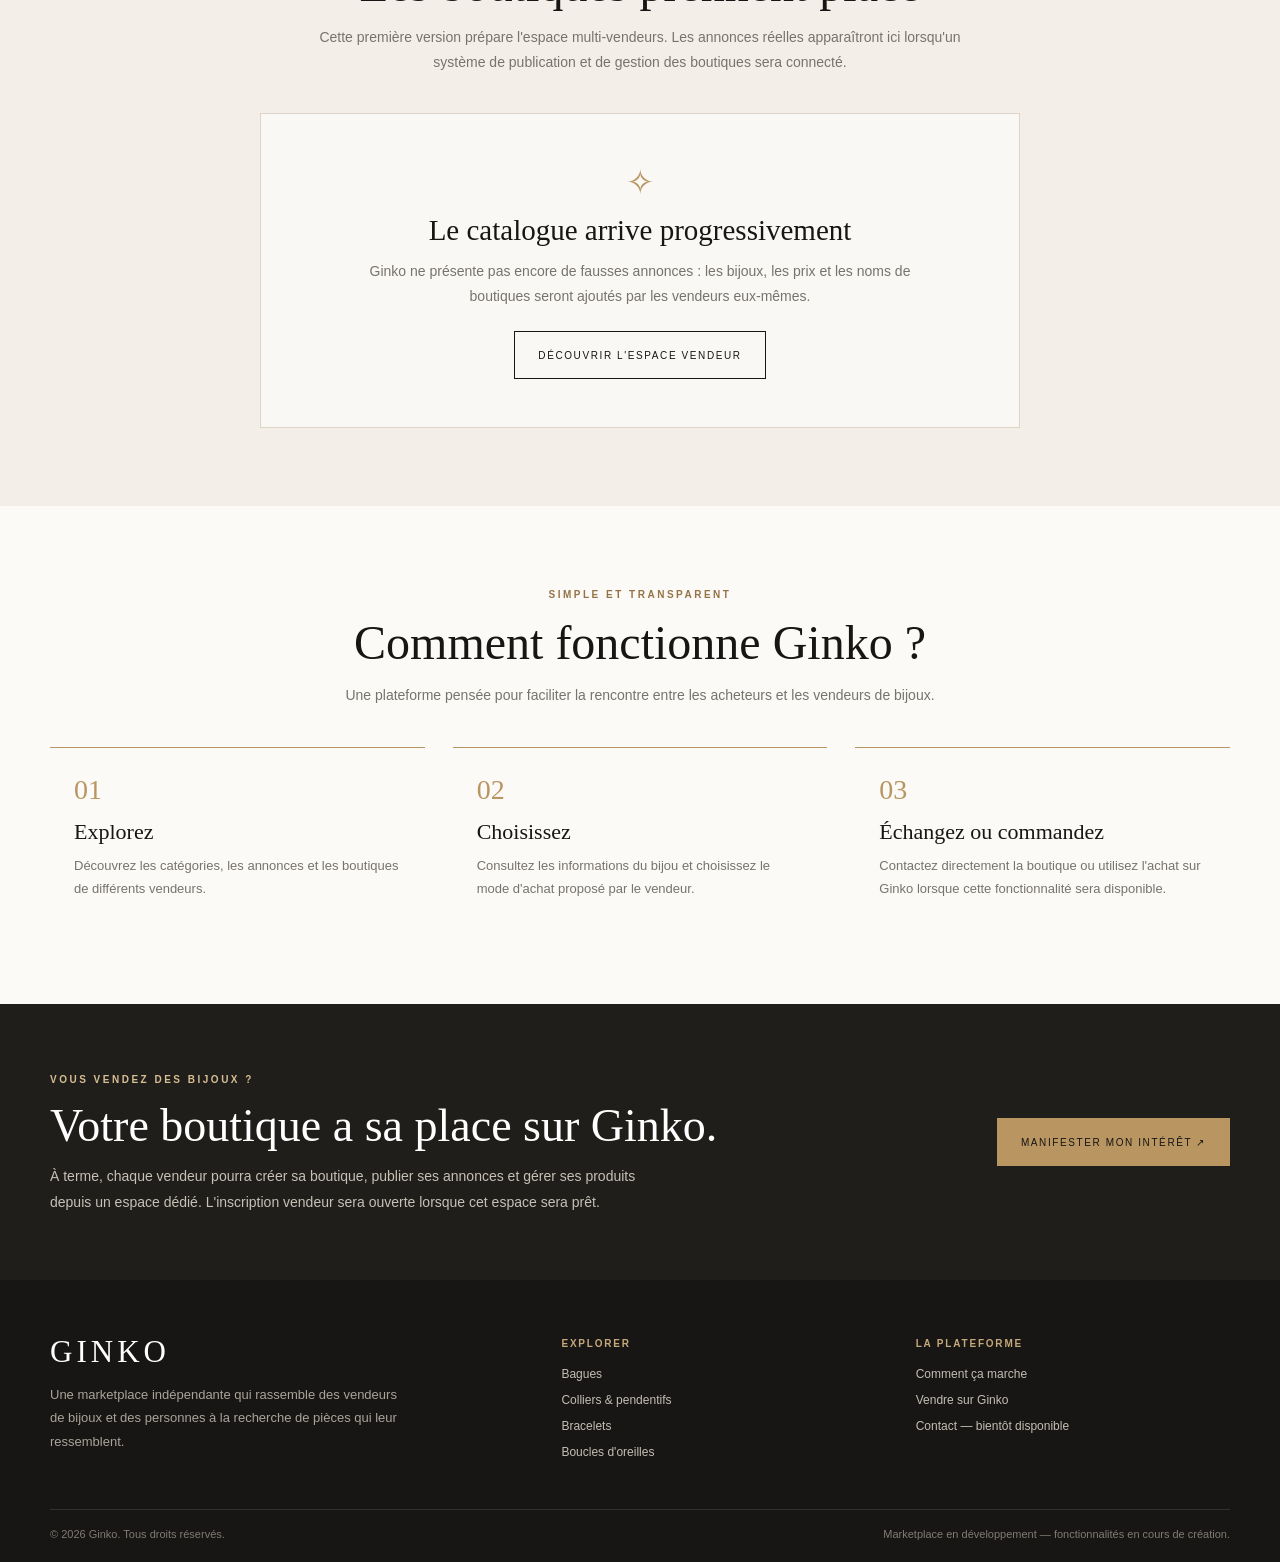
==== commit d654cd85: "Remove placeholder contact address from Ginko homepage" ====
--- a/index.html
+++ b/index.html
@@ -113,12 +113,12 @@
           <h2>Votre boutique a sa place sur Ginko.</h2>
           <p>À terme, chaque vendeur pourra créer sa boutique, publier ses annonces et gérer ses produits depuis un espace dédié. L'inscription vendeur sera ouverte lorsque cet espace sera prêt.</p>
         </div>
-        <a class="button" href="mailto:contact@ginko.fr?subject=Information%20vendeur%20Ginko">Manifester mon intérêt ↗</a>
+        <a class="button" href="#contact">Manifester mon intérêt ↗</a>
       </div>
     </section>
   </main>
 
-  <footer class="footer">
+  <footer class="footer" id="contact">
     <div class="footer-inner">
       <div class="footer-about">
         <div class="footer-brand">GINKO</div>
@@ -135,7 +135,7 @@
         <h4>La plateforme</h4>
         <a href="#comment-ca-marche">Comment ça marche</a>
         <a href="#devenir-vendeur">Vendre sur Ginko</a>
-        <a href="mailto:contact@ginko.fr">Nous contacter</a>
+        <a href="#contact">Contact — bientôt disponible</a>
       </div>
     </div>
     <div class="footer-bottom"><span>© 2026 Ginko. Tous droits réservés.</span><span>Marketplace en développement — fonctionnalités en cours de création.</span></div>
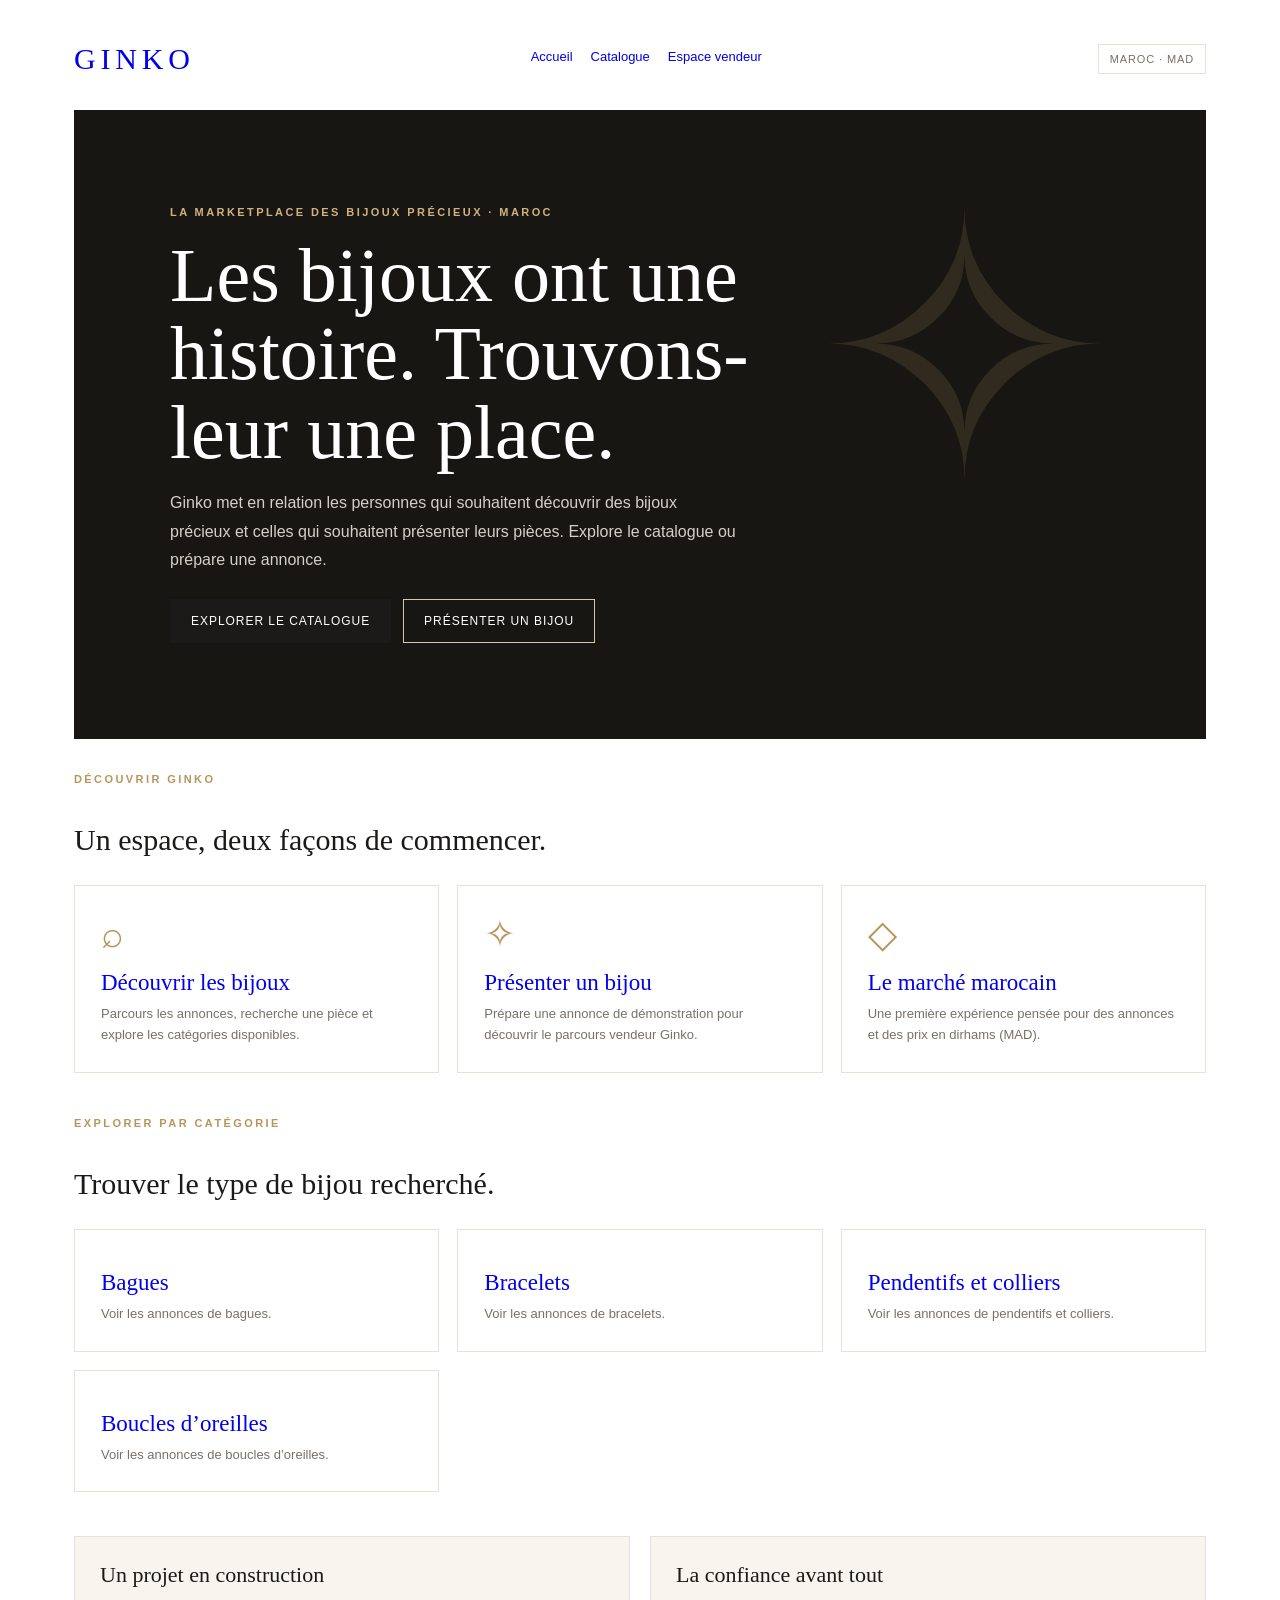
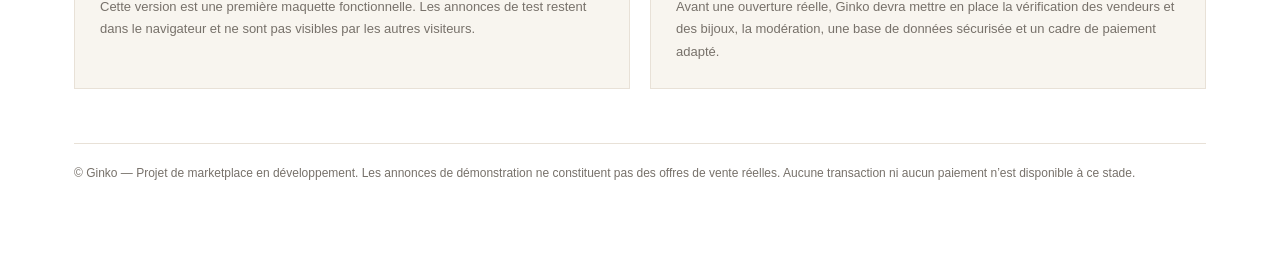
==== commit 610a52e6: "Harmoniser l’affichage du marché marocain et de la devise MAD" ====
--- a/index.html
+++ b/index.html
@@ -1,161 +1,56 @@
-<!DOCTYPE html>
+<!doctype html>
 <html lang="fr">
 <head>
-  <meta charset="UTF-8">
-  <meta name="viewport" content="width=device-width, initial-scale=1.0">
-  <meta name="description" content="Ginko, la marketplace qui réunit plusieurs vendeurs indépendants et les passionnés de bijoux.">
-  <meta name="theme-color" content="#fbfaf7">
-  <title>Ginko — La marketplace des bijoux</title>
-  <link rel="stylesheet" href="ginko-marketplace.css">
+  <meta charset="utf-8">
+  <meta name="viewport" content="width=device-width,initial-scale=1">
+  <meta name="description" content="Ginko, la plateforme de découverte de bijoux précieux proposés par des vendeurs au Maroc.">
+  <title>Ginko — La marketplace des bijoux précieux</title>
+  <link rel="stylesheet" href="marketplace.css">
+  <style>
+    .home-hero{position:relative;overflow:hidden;min-height:510px;background:#171613;color:#fff;display:flex;align-items:center;padding:clamp(36px,8vw,96px);margin-bottom:34px}
+    .home-hero:after{content:"✧";position:absolute;right:8%;top:5%;font:clamp(180px,30vw,360px) Georgia,serif;color:rgba(185,149,91,.16);pointer-events:none}
+    .home-copy{position:relative;z-index:1;max-width:680px}.home-copy .eyebrow{color:#d1b27d}.home-copy h1{font:400 clamp(42px,6vw,76px)/1.03 Georgia,serif;margin:18px 0}.home-copy p{max-width:570px;color:#d4d0c8;line-height:1.8}
+    .home-links{display:grid;grid-template-columns:repeat(3,1fr);gap:18px;margin:28px 0 44px}.home-link{display:block;padding:26px;border:1px solid var(--line);text-decoration:none;background:#fff;transition:transform .2s,border-color .2s}.home-link:hover{transform:translateY(-3px);border-color:var(--gold)}.home-link .symbol{font:38px Georgia,serif;color:var(--gold)}.home-link h3{font:400 23px Georgia,serif;margin:14px 0 8px}.home-link p{font-size:13px;color:var(--muted);line-height:1.6;margin:0}.home-info{display:grid;grid-template-columns:1fr 1fr;gap:20px;margin-top:24px}.home-info article{padding:25px;background:var(--cream);border:1px solid var(--line)}.home-info h3{font:400 22px Georgia,serif;margin:0 0 8px}.home-info p{font-size:13px;color:var(--muted);line-height:1.7;margin:0}
+    @media(max-width:650px){.home-hero{min-height:430px}.home-links,.home-info{grid-template-columns:1fr}}
+  </style>
 </head>
-<body>
-  <div class="announcement">GINKO · Une marketplace, plusieurs univers, des bijoux à découvrir</div>
-
-  <header class="site-header">
-    <div class="header-main">
-      <div class="header-side header-side-left">
-        <a href="#categories">Explorer</a>
-        <a href="#comment-ca-marche">Comment ça marche</a>
-      </div>
-      <a class="brand" href="index.html" aria-label="Ginko, accueil">
-        <img src="ginko2.jpg" alt="Ginko">
-      </a>
-      <div class="header-side header-actions">
-        <a href="#devenir-vendeur" aria-label="Espace vendeur">Espace vendeur ↗</a>
-        <a href="#catalogue" aria-label="Catalogue">♡ Catalogue</a>
-      </div>
-      <button class="menu-toggle" id="menuToggle" type="button" aria-expanded="false" aria-controls="mainNav">Menu ☰</button>
+<body class="marketplace">
+<main class="market-shell">
+  <header class="market-top">
+    <a class="market-brand" href="index.html" aria-label="Ginko accueil">GINKO</a>
+    <nav class="market-nav" aria-label="Navigation principale">
+      <a href="index.html">Accueil</a><a href="catalogue.html">Catalogue</a><a href="espace-vendeur.html">Espace vendeur</a>
+    </nav>
+      <span class="market-currency" aria-label="Marché marocain, devise dirham marocain">Maroc · MAD</span>
+  </header>
+  <section class="home-hero">
+    <div class="home-copy">
+      <div class="eyebrow">La marketplace des bijoux précieux · Maroc</div>
+      <h1>Les bijoux ont une histoire. Trouvons-leur une place.</h1>
+      <p>Ginko met en relation les personnes qui souhaitent découvrir des bijoux précieux et celles qui souhaitent présenter leurs pièces. Explore le catalogue ou prépare une annonce.</p>
+      <div class="market-actions"><a class="btn" href="catalogue.html">Explorer le catalogue</a><a class="btn secondary" style="border-color:#d7c7aa;color:#fff" href="espace-vendeur.html">Présenter un bijou</a></div>
     </div>
-    <nav class="main-nav" id="mainNav" aria-label="Navigation principale">
-      <a href="#categories">Bagues</a>
-      <a href="#categories">Colliers & pendentifs</a>
-      <a href="#categories">Bracelets</a>
-      <a href="#categories">Boucles d'oreilles</a>
-      <a href="#catalogue">Toutes les annonces</a>
-      <a href="#devenir-vendeur">Vendre sur Ginko</a>
-    </nav>
-  </header>
-
-  <main>
-    <section class="hero">
-      <div class="hero-content">
-        <span class="eyebrow">La marketplace des bijoux</span>
-        <h1>Un bijou.<br><em>Une histoire.</em><br>Plusieurs univers.</h1>
-        <p class="hero-copy">Ginko réunit des vendeurs indépendants et des acheteurs au même endroit. Explore des styles différents, découvre les boutiques et échange directement avec les vendeurs.</p>
-        <div class="hero-actions">
-          <a class="button" href="#categories">Explorer les bijoux</a>
-          <a class="button button-outline" href="#devenir-vendeur">Devenir vendeur</a>
-        </div>
-      </div>
-      <div class="hero-art" role="img" aria-label="Illustration abstraite d'une bague dorée">
-        <div class="art-ring"></div>
-        <span class="art-caption">GINKO · DES BIJOUX, DES SIGNATURES</span>
-      </div>
-    </section>
-
-    <section class="trust-row" aria-label="Les principes de Ginko">
-      <div><strong>Plusieurs vendeurs</strong><span>Des boutiques indépendantes réunies</span></div>
-      <div><strong>Deux façons d'acheter</strong><span>Achat sur la plateforme ou contact direct</span></div>
-      <div><strong>Des univers variés</strong><span>Des bijoux et des styles différents</span></div>
-    </section>
-
-    <section class="section" id="categories">
-      <div class="section-inner">
-        <div class="section-heading">
-          <span class="eyebrow">Explorer</span>
-          <h2>Trouvez votre prochain coup de cœur</h2>
-          <p>Parcourez les grandes familles de bijoux. Les annonces des vendeurs seront affichées ici au fur et à mesure de l'ouverture de la marketplace.</p>
-        </div>
-        <div class="categories">
-          <a class="category-card" href="#catalogue"><span class="category-symbol">◇</span><div><h3>Bagues</h3><span>Découvrir la catégorie ↗</span></div></a>
-          <a class="category-card" href="#catalogue"><span class="category-symbol">⌁</span><div><h3>Colliers & pendentifs</h3><span>Découvrir la catégorie ↗</span></div></a>
-          <a class="category-card" href="#catalogue"><span class="category-symbol">○</span><div><h3>Bracelets</h3><span>Découvrir la catégorie ↗</span></div></a>
-          <a class="category-card" href="#catalogue"><span class="category-symbol">✧</span><div><h3>Boucles d'oreilles</h3><span>Découvrir la catégorie ↗</span></div></a>
-        </div>
-      </div>
-    </section>
-
-    <section class="section catalogue" id="catalogue">
-      <div class="section-inner">
-        <div class="section-heading">
-          <span class="eyebrow">Le catalogue Ginko</span>
-          <h2>Les boutiques prennent place</h2>
-          <p>Cette première version prépare l'espace multi-vendeurs. Les annonces réelles apparaîtront ici lorsqu'un système de publication et de gestion des boutiques sera connecté.</p>
-        </div>
-        <div class="catalogue-panel">
-          <div class="catalogue-mark">✧</div>
-          <h3>Le catalogue arrive progressivement</h3>
-          <p>Ginko ne présente pas encore de fausses annonces : les bijoux, les prix et les noms de boutiques seront ajoutés par les vendeurs eux-mêmes.</p>
-          <a class="button button-outline" href="#devenir-vendeur">Découvrir l'espace vendeur</a>
-        </div>
-      </div>
-    </section>
-
-    <section class="section" id="comment-ca-marche">
-      <div class="section-inner">
-        <div class="section-heading">
-          <span class="eyebrow">Simple et transparent</span>
-          <h2>Comment fonctionne Ginko ?</h2>
-          <p>Une plateforme pensée pour faciliter la rencontre entre les acheteurs et les vendeurs de bijoux.</p>
-        </div>
-        <div class="steps">
-          <article class="step"><span class="step-number">01</span><h3>Explorez</h3><p>Découvrez les catégories, les annonces et les boutiques de différents vendeurs.</p></article>
-          <article class="step"><span class="step-number">02</span><h3>Choisissez</h3><p>Consultez les informations du bijou et choisissez le mode d'achat proposé par le vendeur.</p></article>
-          <article class="step"><span class="step-number">03</span><h3>Échangez ou commandez</h3><p>Contactez directement la boutique ou utilisez l'achat sur Ginko lorsque cette fonctionnalité sera disponible.</p></article>
-        </div>
-      </div>
-    </section>
-
-    <section class="seller-band" id="devenir-vendeur">
-      <div class="seller-inner">
-        <div>
-          <span class="eyebrow">Vous vendez des bijoux ?</span>
-          <h2>Votre boutique a sa place sur Ginko.</h2>
-          <p>À terme, chaque vendeur pourra créer sa boutique, publier ses annonces et gérer ses produits depuis un espace dédié. L'inscription vendeur sera ouverte lorsque cet espace sera prêt.</p>
-        </div>
-        <a class="button" href="#contact">Manifester mon intérêt ↗</a>
-      </div>
-    </section>
-  </main>
-
-  <footer class="footer" id="contact">
-    <div class="footer-inner">
-      <div class="footer-about">
-        <div class="footer-brand">GINKO</div>
-        <p>Une marketplace indépendante qui rassemble des vendeurs de bijoux et des personnes à la recherche de pièces qui leur ressemblent.</p>
-      </div>
-      <div>
-        <h4>Explorer</h4>
-        <a href="#categories">Bagues</a>
-        <a href="#categories">Colliers & pendentifs</a>
-        <a href="#categories">Bracelets</a>
-        <a href="#categories">Boucles d'oreilles</a>
-      </div>
-      <div>
-        <h4>La plateforme</h4>
-        <a href="#comment-ca-marche">Comment ça marche</a>
-        <a href="#devenir-vendeur">Vendre sur Ginko</a>
-        <a href="#contact">Contact — bientôt disponible</a>
-      </div>
-    </div>
-    <div class="footer-bottom"><span>© 2026 Ginko. Tous droits réservés.</span><span>Marketplace en développement — fonctionnalités en cours de création.</span></div>
-  </footer>
-
-  <script>
-    const menuToggle = document.getElementById('menuToggle');
-    const mainNav = document.getElementById('mainNav');
-    menuToggle.addEventListener('click', () => {
-      const isOpen = mainNav.classList.toggle('open');
-      menuToggle.setAttribute('aria-expanded', String(isOpen));
-      menuToggle.textContent = isOpen ? 'Fermer ×' : 'Menu ☰';
-    });
-    mainNav.querySelectorAll('a').forEach(link => {
-      link.addEventListener('click', () => {
-        mainNav.classList.remove('open');
-        menuToggle.setAttribute('aria-expanded', 'false');
-        menuToggle.textContent = 'Menu ☰';
-      });
-    });
-  </script>
+  </section>
+  <div class="eyebrow">Découvrir Ginko</div>
+  <h2 class="market-section-title">Un espace, deux façons de commencer.</h2>
+  <section class="home-links">
+    <a class="home-link" href="catalogue.html"><div class="symbol">⌕</div><h3>Découvrir les bijoux</h3><p>Parcours les annonces, recherche une pièce et explore les catégories disponibles.</p></a>
+    <a class="home-link" href="espace-vendeur.html"><div class="symbol">✧</div><h3>Présenter un bijou</h3><p>Prépare une annonce de démonstration pour découvrir le parcours vendeur Ginko.</p></a>
+    <a class="home-link" href="catalogue.html"><div class="symbol">◇</div><h3>Le marché marocain</h3><p>Une première expérience pensée pour des annonces et des prix en dirhams (MAD).</p></a>
+  </section>
+  <div class="eyebrow">Explorer par catégorie</div>
+  <h2 class="market-section-title">Trouver le type de bijou recherché.</h2>
+  <section class="home-links category-links">
+    <a class="home-link" href="bague.html"><h3>Bagues</h3><p>Voir les annonces de bagues.</p></a>
+    <a class="home-link" href="bracelets.html"><h3>Bracelets</h3><p>Voir les annonces de bracelets.</p></a>
+    <a class="home-link" href="pendentifs.html"><h3>Pendentifs et colliers</h3><p>Voir les annonces de pendentifs et colliers.</p></a>
+    <a class="home-link" href="boucles-doreilles.html"><h3>Boucles d’oreilles</h3><p>Voir les annonces de boucles d’oreilles.</p></a>
+  </section>
+  <div class="home-info">
+    <article><h3>Un projet en construction</h3><p>Cette version est une première maquette fonctionnelle. Les annonces de test restent dans le navigateur et ne sont pas visibles par les autres visiteurs.</p></article>
+    <article><h3>La confiance avant tout</h3><p>Avant une ouverture réelle, Ginko devra mettre en place la vérification des vendeurs et des bijoux, la modération, une base de données sécurisée et un cadre de paiement adapté.</p></article>
+  </div>
+  <footer class="market-footer">© Ginko — Projet de marketplace en développement. Les annonces de démonstration ne constituent pas des offres de vente réelles. Aucune transaction ni aucun paiement n’est disponible à ce stade.</footer>
+</main>
 </body>
-</html>
+</html>
--- a/marketplace.css
+++ b/marketplace.css
@@ -0,0 +1,11 @@
+/* Styles du catalogue et de l’espace vendeur Ginko */
+:root{--ink:#1b1a18;--muted:#77716a;--gold:#b9955b;--cream:#f8f5ef;--line:#e8e1d7}*{box-sizing:border-box}body.marketplace{margin:0;background:#fff;color:var(--ink);font-family:Arial,Helvetica,sans-serif}.market-shell{max-width:1180px;margin:0 auto;padding:42px 24px 80px}.market-top{display:flex;justify-content:space-between;align-items:center;gap:20px;margin-bottom:34px}.market-brand{font-family:Georgia,serif;font-size:30px;letter-spacing:.16em;text-decoration:none}.market-nav{display:flex;gap:18px;flex-wrap:wrap;font-size:13px}.market-nav a{text-decoration:none;border-bottom:1px solid transparent;padding-bottom:4px}.market-nav a:hover{border-color:var(--gold)}.market-hero{background:var(--cream);padding:54px clamp(24px,6vw,72px);border:1px solid var(--line);margin-bottom:34px}.eyebrow{font-size:11px;letter-spacing:.22em;text-transform:uppercase;color:var(--gold);font-weight:700}.market-hero h1{font-family:Georgia,serif;font-size:clamp(34px,5vw,58px);font-weight:400;line-height:1.08;margin:14px 0}.market-hero p{max-width:660px;color:var(--muted);line-height:1.7}.market-actions{display:flex;gap:12px;flex-wrap:wrap;margin-top:24px}.btn{display:inline-flex;align-items:center;justify-content:center;padding:13px 20px;border:1px solid var(--ink);background:var(--ink);color:#fff;text-decoration:none;font-size:12px;letter-spacing:.08em;text-transform:uppercase;cursor:pointer}.btn.secondary{background:transparent;color:var(--ink)}.market-note{padding:14px 16px;background:#fffaf0;border-left:3px solid var(--gold);color:#675a45;font-size:13px;line-height:1.6;margin:22px 0}.market-toolbar{display:flex;gap:12px;flex-wrap:wrap;align-items:center;margin:26px 0}.market-toolbar input,.market-toolbar select,.field input,.field select,.field textarea{width:100%;padding:13px 14px;border:1px solid var(--line);background:#fff;font:inherit;color:var(--ink)}.market-toolbar input{flex:1;min-width:220px}.market-toolbar select{width:auto;min-width:180px}.market-grid{display:grid;grid-template-columns:repeat(3,minmax(0,1fr));gap:20px}.market-card{border:1px solid var(--line);background:#fff}.market-card-visual{height:210px;background:linear-gradient(135deg,#eee5d8,#faf8f4);display:flex;align-items:center;justify-content:center;color:#a28b6b;font-family:Georgia,serif;font-size:38px}.market-card-body{padding:18px}.market-card h3{font-family:Georgia,serif;font-size:21px;font-weight:400;margin:0 0 8px}.market-meta{font-size:12px;color:var(--muted);line-height:1.6}.market-price{font-size:20px;margin:14px 0 8px}.tag{display:inline-block;font-size:10px;text-transform:uppercase;letter-spacing:.12em;padding:6px 8px;background:var(--cream);color:#78684e;margin:4px 4px 0 0}.market-section-title{font-family:Georgia,serif;font-size:30px;font-weight:400;margin:38px 0 8px}.market-subtitle{color:var(--muted);line-height:1.6}.seller-layout{display:grid;grid-template-columns:260px 1fr;gap:30px;align-items:start}.seller-aside{background:var(--cream);padding:24px;border:1px solid var(--line)}.seller-aside h2{font-family:Georgia,serif;font-weight:400;margin-top:0}.seller-aside p{font-size:13px;color:var(--muted);line-height:1.6}.seller-panel{border:1px solid var(--line);padding:clamp(20px,4vw,36px)}.seller-panel h2{font-family:Georgia,serif;font-weight:400;font-size:28px;margin:0 0 8px}.seller-form{display:grid;grid-template-columns:1fr 1fr;gap:16px;margin-top:24px}.field{display:flex;flex-direction:column;gap:7px}.field.full{grid-column:1/-1}.field label{font-size:12px;letter-spacing:.05em;color:#5d5750}.field textarea{min-height:100px;resize:vertical}.field small{color:var(--muted);font-size:11px;line-height:1.5}.seller-list{display:grid;gap:10px;margin-top:20px}.seller-list-item{border:1px solid var(--line);padding:14px;display:flex;justify-content:space-between;gap:16px;align-items:center}.seller-list-item strong{display:block;font-size:14px}.seller-list-item span{font-size:12px;color:var(--muted)}.empty-state{padding:30px;text-align:center;background:var(--cream);color:var(--muted);line-height:1.6}.market-footer{border-top:1px solid var(--line);margin-top:54px;padding-top:20px;color:var(--muted);font-size:12px;line-height:1.6}@media(max-width:850px){.market-grid{grid-template-columns:repeat(2,minmax(0,1fr))}.seller-layout{grid-template-columns:1fr}}@media(max-width:560px){.market-shell{padding:24px 16px 56px}.market-top{align-items:flex-start;flex-direction:column}.market-grid{grid-template-columns:1fr}.market-card-visual{height:180px}.seller-form{grid-template-columns:1fr}.field.full{grid-column:auto}.market-hero{padding:34px 24px}.market-toolbar select{width:100%}}
+/* Accessibilité et confort de navigation */
+.marketplace a:focus-visible,.marketplace button:focus-visible,.marketplace input:focus-visible,.marketplace select:focus-visible,.marketplace textarea:focus-visible{outline:3px solid var(--gold);outline-offset:3px}
+.market-nav a[aria-current="page"]{border-color:var(--gold);font-weight:700}
+.market-toolbar input,.market-toolbar select,.field input,.field select,.field textarea{min-height:44px;border-radius:0}
+.btn{min-height:44px}
+@media(max-width:560px){.market-actions .btn{width:100%}.seller-list-item{align-items:flex-start;flex-direction:column}.market-nav{gap:12px}}
+
+/* Indicateur de devise et de marché */
+.market-currency{display:inline-flex;align-items:center;white-space:nowrap;padding:8px 11px;border:1px solid var(--line);color:var(--muted);font-size:11px;letter-spacing:.08em;text-transform:uppercase}.market-top{flex-wrap:wrap}@media(max-width:560px){.market-currency{align-self:flex-start}}
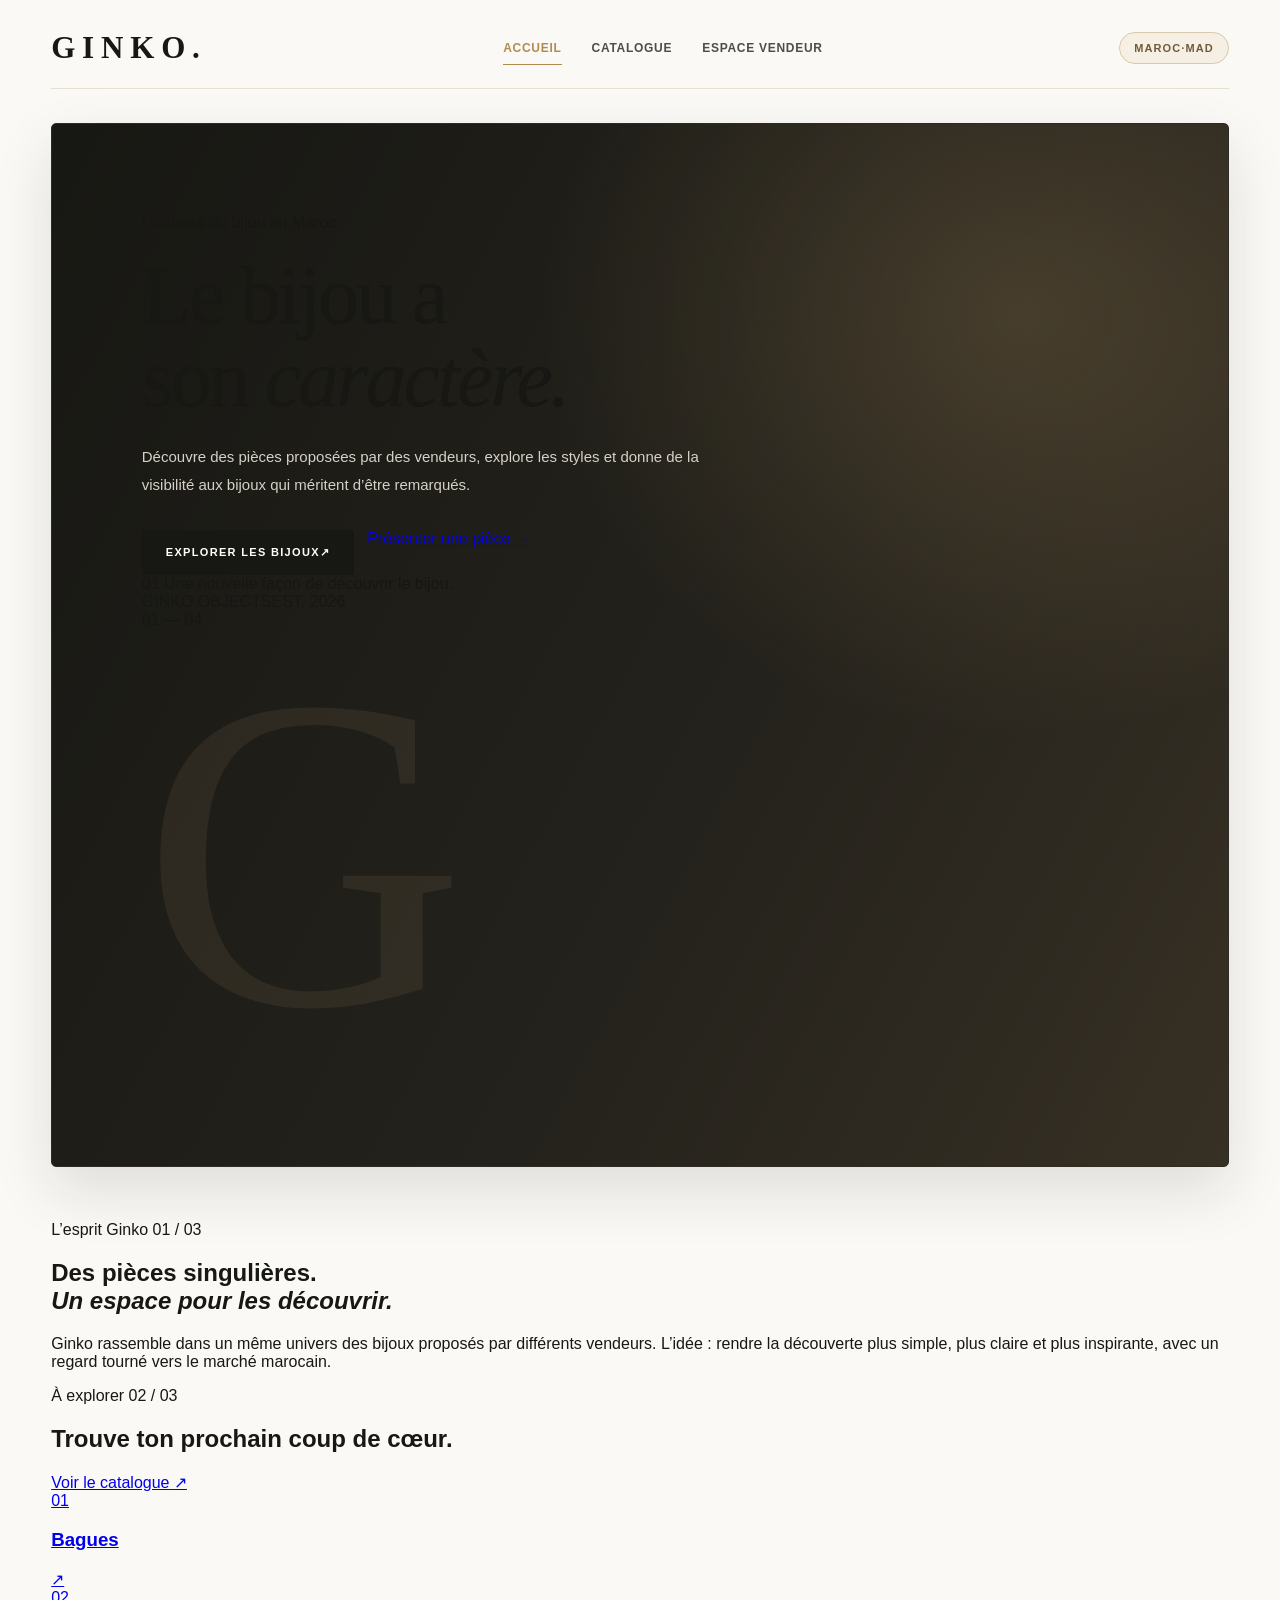
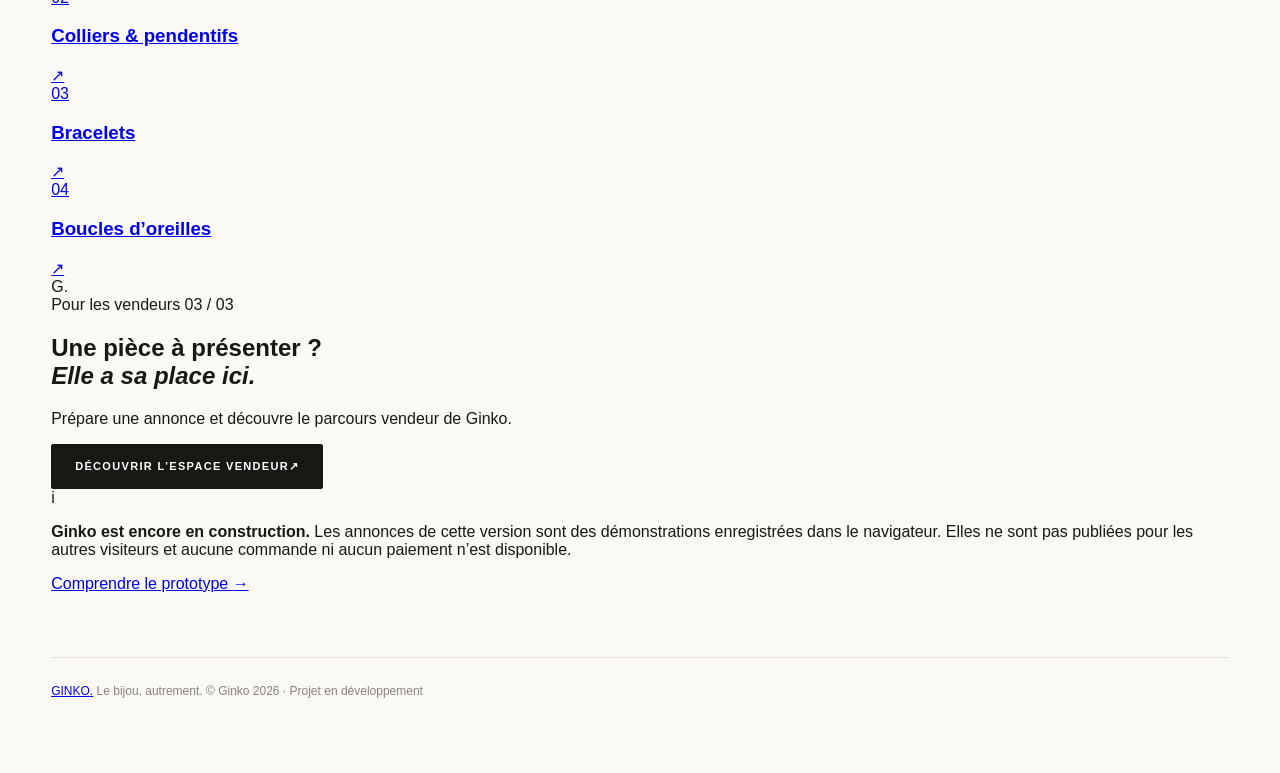
==== commit 5b4c520d: "Refondre la page d’accueil Ginko" ====
--- a/index.html
+++ b/index.html
@@ -3,54 +3,97 @@
 <head>
   <meta charset="utf-8">
   <meta name="viewport" content="width=device-width,initial-scale=1">
-  <meta name="description" content="Ginko, la plateforme de découverte de bijoux précieux proposés par des vendeurs au Maroc.">
-  <title>Ginko — La marketplace des bijoux précieux</title>
+  <meta name="description" content="Ginko, une marketplace en construction pour découvrir des bijoux proposés par des vendeurs au Maroc.">
+  <meta name="theme-color" content="#f7f5f0">
+  <title>Ginko — Le bijou, autrement</title>
+  <link rel="preconnect" href="https://fonts.googleapis.com">
+  <link rel="preconnect" href="https://fonts.gstatic.com" crossorigin>
+  <link href="https://fonts.googleapis.com/css2?family=DM+Sans:wght@400;500;600;700&family=Playfair+Display:wght@400;500;600&display=swap" rel="stylesheet">
   <link rel="stylesheet" href="marketplace.css">
-  <style>
-    .home-hero{position:relative;overflow:hidden;min-height:510px;background:#171613;color:#fff;display:flex;align-items:center;padding:clamp(36px,8vw,96px);margin-bottom:34px}
-    .home-hero:after{content:"✧";position:absolute;right:8%;top:5%;font:clamp(180px,30vw,360px) Georgia,serif;color:rgba(185,149,91,.16);pointer-events:none}
-    .home-copy{position:relative;z-index:1;max-width:680px}.home-copy .eyebrow{color:#d1b27d}.home-copy h1{font:400 clamp(42px,6vw,76px)/1.03 Georgia,serif;margin:18px 0}.home-copy p{max-width:570px;color:#d4d0c8;line-height:1.8}
-    .home-links{display:grid;grid-template-columns:repeat(3,1fr);gap:18px;margin:28px 0 44px}.home-link{display:block;padding:26px;border:1px solid var(--line);text-decoration:none;background:#fff;transition:transform .2s,border-color .2s}.home-link:hover{transform:translateY(-3px);border-color:var(--gold)}.home-link .symbol{font:38px Georgia,serif;color:var(--gold)}.home-link h3{font:400 23px Georgia,serif;margin:14px 0 8px}.home-link p{font-size:13px;color:var(--muted);line-height:1.6;margin:0}.home-info{display:grid;grid-template-columns:1fr 1fr;gap:20px;margin-top:24px}.home-info article{padding:25px;background:var(--cream);border:1px solid var(--line)}.home-info h3{font:400 22px Georgia,serif;margin:0 0 8px}.home-info p{font-size:13px;color:var(--muted);line-height:1.7;margin:0}
-    @media(max-width:650px){.home-hero{min-height:430px}.home-links,.home-info{grid-template-columns:1fr}}
-  </style>
 </head>
-<body class="marketplace">
+<body class="marketplace home-redesign">
 <main class="market-shell">
   <header class="market-top">
-    <a class="market-brand" href="index.html" aria-label="Ginko accueil">GINKO</a>
+    <a class="market-brand" href="index.html" aria-label="Ginko, accueil">GINKO<span class="brand-period">.</span></a>
     <nav class="market-nav" aria-label="Navigation principale">
-      <a href="index.html">Accueil</a><a href="catalogue.html">Catalogue</a><a href="espace-vendeur.html">Espace vendeur</a>
+      <a href="index.html" aria-current="page">Accueil</a>
+      <a href="catalogue.html">Catalogue</a>
+      <a href="espace-vendeur.html">Espace vendeur</a>
     </nav>
-      <span class="market-currency" aria-label="Marché marocain, devise dirham marocain">Maroc · MAD</span>
+    <span class="market-currency">MAROC <span aria-hidden="true">·</span> MAD</span>
   </header>
-  <section class="home-hero">
-    <div class="home-copy">
-      <div class="eyebrow">La marketplace des bijoux précieux · Maroc</div>
-      <h1>Les bijoux ont une histoire. Trouvons-leur une place.</h1>
-      <p>Ginko met en relation les personnes qui souhaitent découvrir des bijoux précieux et celles qui souhaitent présenter leurs pièces. Explore le catalogue ou prépare une annonce.</p>
-      <div class="market-actions"><a class="btn" href="catalogue.html">Explorer le catalogue</a><a class="btn secondary" style="border-color:#d7c7aa;color:#fff" href="espace-vendeur.html">Présenter un bijou</a></div>
+
+  <section class="home-hero home-hero-new" aria-labelledby="home-title">
+    <div class="home-copy home-copy-new">
+      <div class="home-kicker"><span></span> L’univers du bijou au Maroc</div>
+      <h1 id="home-title">Le bijou a<br>son <em>caractère.</em></h1>
+      <p>Découvre des pièces proposées par des vendeurs, explore les styles et donne de la visibilité aux bijoux qui méritent d’être remarqués.</p>
+      <div class="market-actions home-actions-new">
+        <a class="btn home-primary" href="catalogue.html">Explorer les bijoux <span aria-hidden="true">↗</span></a>
+        <a class="home-text-link" href="espace-vendeur.html">Présenter une pièce <span aria-hidden="true">→</span></a>
+      </div>
+      <div class="home-proofline"><span>01</span> Une nouvelle façon de découvrir le bijou.</div>
+    </div>
+    <div class="home-art" aria-label="Illustration abstraite inspirée des formes de la joaillerie" role="img">
+      <div class="art-orbit art-orbit-one"></div>
+      <div class="art-orbit art-orbit-two"></div>
+      <div class="art-stone"></div>
+      <div class="art-ring"><span></span></div>
+      <div class="art-caption"><span>GINKO OBJECTS</span><span>EST. 2026</span></div>
+      <div class="art-index">01 <i>—</i> 04</div>
     </div>
   </section>
-  <div class="eyebrow">Découvrir Ginko</div>
-  <h2 class="market-section-title">Un espace, deux façons de commencer.</h2>
-  <section class="home-links">
-    <a class="home-link" href="catalogue.html"><div class="symbol">⌕</div><h3>Découvrir les bijoux</h3><p>Parcours les annonces, recherche une pièce et explore les catégories disponibles.</p></a>
-    <a class="home-link" href="espace-vendeur.html"><div class="symbol">✧</div><h3>Présenter un bijou</h3><p>Prépare une annonce de démonstration pour découvrir le parcours vendeur Ginko.</p></a>
-    <a class="home-link" href="catalogue.html"><div class="symbol">◇</div><h3>Le marché marocain</h3><p>Une première expérience pensée pour des annonces et des prix en dirhams (MAD).</p></a>
+
+  <section class="home-intro" aria-labelledby="intro-title">
+    <div class="home-section-label">L’esprit Ginko <span>01 / 03</span></div>
+    <div class="home-intro-grid">
+      <h2 id="intro-title">Des pièces singulières.<br><em>Un espace pour les découvrir.</em></h2>
+      <p>Ginko rassemble dans un même univers des bijoux proposés par différents vendeurs. L’idée : rendre la découverte plus simple, plus claire et plus inspirante, avec un regard tourné vers le marché marocain.</p>
+    </div>
   </section>
-  <div class="eyebrow">Explorer par catégorie</div>
-  <h2 class="market-section-title">Trouver le type de bijou recherché.</h2>
-  <section class="home-links category-links">
-    <a class="home-link" href="bague.html"><h3>Bagues</h3><p>Voir les annonces de bagues.</p></a>
-    <a class="home-link" href="bracelets.html"><h3>Bracelets</h3><p>Voir les annonces de bracelets.</p></a>
-    <a class="home-link" href="pendentifs.html"><h3>Pendentifs et colliers</h3><p>Voir les annonces de pendentifs et colliers.</p></a>
-    <a class="home-link" href="boucles-doreilles.html"><h3>Boucles d’oreilles</h3><p>Voir les annonces de boucles d’oreilles.</p></a>
+
+  <section class="home-categories" aria-labelledby="categories-title">
+    <div class="home-section-heading">
+      <div><div class="home-section-label">À explorer <span>02 / 03</span></div><h2 id="categories-title">Trouve ton prochain coup de cœur.</h2></div>
+      <a class="home-view-all" href="catalogue.html">Voir le catalogue <span aria-hidden="true">↗</span></a>
+    </div>
+    <div class="home-category-grid">
+      <a class="home-category category-ring" href="bague.html">
+        <div class="category-art" aria-hidden="true"><span class="category-ring-shape"></span></div>
+        <div class="category-bottom"><div><span>01</span><h3>Bagues</h3></div><span class="category-arrow">↗</span></div>
+      </a>
+      <a class="home-category category-necklace" href="pendentifs.html">
+        <div class="category-art" aria-hidden="true"><span class="category-necklace-shape"></span></div>
+        <div class="category-bottom"><div><span>02</span><h3>Colliers & pendentifs</h3></div><span class="category-arrow">↗</span></div>
+      </a>
+      <a class="home-category category-bracelet" href="bracelets.html">
+        <div class="category-art" aria-hidden="true"><span class="category-bracelet-shape"></span></div>
+        <div class="category-bottom"><div><span>03</span><h3>Bracelets</h3></div><span class="category-arrow">↗</span></div>
+      </a>
+      <a class="home-category category-earrings" href="boucles-doreilles.html">
+        <div class="category-art" aria-hidden="true"><span class="category-earring-shape"></span></div>
+        <div class="category-bottom"><div><span>04</span><h3>Boucles d’oreilles</h3></div><span class="category-arrow">↗</span></div>
+      </a>
+    </div>
   </section>
-  <div class="home-info">
-    <article><h3>Un projet en construction</h3><p>Cette version est une première maquette fonctionnelle. Les annonces de test restent dans le navigateur et ne sont pas visibles par les autres visiteurs.</p></article>
-    <article><h3>La confiance avant tout</h3><p>Avant une ouverture réelle, Ginko devra mettre en place la vérification des vendeurs et des bijoux, la modération, une base de données sécurisée et un cadre de paiement adapté.</p></article>
-  </div>
-  <footer class="market-footer">© Ginko — Projet de marketplace en développement. Les annonces de démonstration ne constituent pas des offres de vente réelles. Aucune transaction ni aucun paiement n’est disponible à ce stade.</footer>
+
+  <section class="home-seller-banner">
+    <div class="seller-banner-mark" aria-hidden="true">G.</div>
+    <div><div class="home-section-label">Pour les vendeurs <span>03 / 03</span></div><h2>Une pièce à présenter ?<br><em>Elle a sa place ici.</em></h2><p>Prépare une annonce et découvre le parcours vendeur de Ginko.</p></div>
+    <a class="btn home-banner-button" href="espace-vendeur.html">Découvrir l’espace vendeur <span aria-hidden="true">↗</span></a>
+  </section>
+
+  <section class="home-project-note" aria-label="Informations sur le prototype">
+    <span class="note-mark">i</span>
+    <p><strong>Ginko est encore en construction.</strong> Les annonces de cette version sont des démonstrations enregistrées dans le navigateur. Elles ne sont pas publiées pour les autres visiteurs et aucune commande ni aucun paiement n’est disponible.</p>
+    <a href="catalogue.html">Comprendre le prototype <span aria-hidden="true">→</span></a>
+  </section>
+
+  <footer class="market-footer home-footer">
+    <a class="footer-brand" href="index.html">GINKO<span>.</span></a>
+    <span>Le bijou, autrement.</span>
+    <span>© Ginko 2026 · Projet en développement</span>
+  </footer>
 </main>
 </body>
 </html>
--- a/marketplace.css
+++ b/marketplace.css
@@ -9,3 +9,317 @@
 
 /* Indicateur de devise et de marché */
 .market-currency{display:inline-flex;align-items:center;white-space:nowrap;padding:8px 11px;border:1px solid var(--line);color:var(--muted);font-size:11px;letter-spacing:.08em;text-transform:uppercase}.market-top{flex-wrap:wrap}@media(max-width:560px){.market-currency{align-self:flex-start}}
+
+
+/* GINKO — identité visuelle premium */
+:root{
+  --ink:#171713;
+  --muted:#77736b;
+  --gold:#b28b50;
+  --cream:#f6f2ea;
+  --line:#e7dfd2;
+}
+html{scroll-behavior:smooth}
+body.marketplace{
+  background:#faf9f6;
+  color:var(--ink);
+  font-family:Inter,-apple-system,BlinkMacSystemFont,"Segoe UI",Arial,sans-serif;
+  -webkit-font-smoothing:antialiased;
+}
+.market-shell{max-width:1280px;padding:30px clamp(18px,4vw,54px) 72px}
+.market-top{
+  position:relative;
+  padding:0 0 22px;
+  margin-bottom:34px;
+  border-bottom:1px solid var(--line);
+}
+.market-brand{
+  color:var(--ink);
+  font-size:31px;
+  font-weight:600;
+  letter-spacing:.22em;
+  transition:color .2s ease;
+}
+.market-brand:hover{color:var(--gold)}
+.market-nav{gap:clamp(14px,2.5vw,30px);align-items:center}
+.market-nav a{
+  color:#514d46;
+  font-size:12px;
+  font-weight:600;
+  letter-spacing:.06em;
+  text-transform:uppercase;
+  padding:9px 0;
+  transition:color .2s ease,border-color .2s ease;
+}
+.market-nav a:hover,.market-nav a[aria-current="page"]{color:var(--gold);border-color:var(--gold)}
+.market-currency{
+  border:1px solid #d9c9ad;
+  border-radius:999px;
+  padding:9px 14px;
+  color:#705b3b;
+  background:#f5efe4;
+  font-weight:700;
+  letter-spacing:.1em;
+}
+.home-hero{
+  min-height:540px;
+  margin:0 0 54px;
+  padding:clamp(34px,7vw,92px);
+  border:1px solid #302b22;
+  border-radius:5px;
+  background:
+    radial-gradient(ellipse at 82% 18%,rgba(190,155,98,.22),transparent 35%),
+    linear-gradient(118deg,#171713 0%,#24221c 58%,#373024 100%);
+  box-shadow:0 24px 60px rgba(30,25,17,.12);
+}
+.home-hero:after{
+  content:"G";
+  right:7%;top:50%;
+  transform:translateY(-50%);
+  font:clamp(230px,35vw,460px)/1 Georgia,serif;
+  color:rgba(207,176,124,.09);
+}
+.home-copy{max-width:710px}
+.home-copy .eyebrow{color:#d4b780}
+.home-copy h1{
+  max-width:700px;
+  font-family:Georgia,"Times New Roman",serif;
+  font-weight:400;
+  letter-spacing:-.035em;
+  font-size:clamp(46px,6.5vw,82px);
+  line-height:1.02;
+  margin:22px 0;
+}
+.home-copy p{font-size:15px;max-width:590px;line-height:1.9;color:#d6d1c7}
+.market-actions{gap:13px;margin-top:30px}
+.btn{
+  border-radius:2px;
+  padding:15px 23px;
+  font-size:11px;
+  font-weight:700;
+  letter-spacing:.12em;
+  transition:transform .2s ease,background .2s ease,border-color .2s ease,box-shadow .2s ease;
+}
+.btn:hover{transform:translateY(-2px);box-shadow:0 9px 22px rgba(0,0,0,.14);background:var(--gold);border-color:var(--gold);color:#fff}
+.btn.secondary:hover{background:rgba(255,255,255,.1);color:#fff;border-color:#d4b780}
+.market-hero{
+  border:1px solid var(--line);
+  border-radius:4px;
+  background:linear-gradient(135deg,#f7f2e9,#eee6d8);
+  box-shadow:0 12px 34px rgba(40,32,20,.05);
+}
+.market-hero h1,.market-section-title,.seller-panel h2,.seller-aside h2{
+  letter-spacing:-.025em;
+}
+.market-section-title{
+  font-size:clamp(28px,3.5vw,38px);
+  margin:14px 0 18px;
+}
+.home-links{gap:16px;margin:24px 0 58px}
+.home-link{
+  position:relative;
+  min-height:190px;
+  padding:28px;
+  border:1px solid var(--line);
+  border-radius:3px;
+  background:linear-gradient(145deg,#fff 0%,#fbf9f5 100%);
+  box-shadow:0 5px 18px rgba(38,31,20,.035);
+  transition:transform .25s ease,border-color .25s ease,box-shadow .25s ease;
+}
+.home-link:after{
+  content:"↗";
+  position:absolute;
+  right:22px;bottom:20px;
+  color:#b9955b;
+  font-size:17px;
+  opacity:.7;
+  transition:transform .2s ease;
+}
+.home-link:hover{
+  transform:translateY(-5px);
+  border-color:#c9ad7e;
+  box-shadow:0 16px 34px rgba(38,31,20,.09);
+}
+.home-link:hover:after{transform:translate(3px,-3px)}
+.home-link .symbol{font-size:34px;color:var(--gold)}
+.home-link h3{font-size:23px;letter-spacing:-.02em;margin:17px 0 9px}
+.home-link p{max-width:290px;font-size:13px;line-height:1.8}
+.category-links .home-link{min-height:145px}
+.category-links .home-link h3{margin-top:6px}
+.home-info{gap:16px;margin-top:30px}
+.home-info article{
+  padding:28px;
+  border:1px solid var(--line);
+  border-radius:3px;
+  background:#f3efe7;
+}
+.home-info h3{font-size:24px}
+.home-info p{line-height:1.85}
+.eyebrow{letter-spacing:.19em}
+.market-toolbar{gap:10px;margin:28px 0}
+.market-toolbar input,.market-toolbar select,.field input,.field select,.field textarea{
+  border:1px solid #ddd5c8;
+  border-radius:3px;
+  background:#fff;
+  transition:border-color .2s ease,box-shadow .2s ease;
+}
+.market-toolbar input:focus,.market-toolbar select:focus,.field input:focus,.field select:focus,.field textarea:focus{
+  border-color:var(--gold);
+  box-shadow:0 0 0 3px rgba(185,149,91,.12);
+  outline:none;
+}
+.market-grid{gap:22px}
+.market-card{
+  overflow:hidden;
+  border:1px solid var(--line);
+  border-radius:4px;
+  box-shadow:0 5px 20px rgba(30,25,17,.035);
+  transition:transform .22s ease,box-shadow .22s ease;
+}
+.market-card:hover{transform:translateY(-4px);box-shadow:0 15px 32px rgba(30,25,17,.09)}
+.market-card-visual{
+  height:230px;
+  background:
+    radial-gradient(circle at 50% 45%,rgba(255,255,255,.95),transparent 35%),
+    linear-gradient(135deg,#eee7dc,#faf8f3);
+  color:#b18d58;
+  font-size:48px;
+}
+.market-card-body{padding:22px}
+.market-card h3{font-size:23px}
+.market-price{font-weight:700;color:#8c6b3d;font-size:21px}
+.tag{border-radius:2px;background:#f3eee5;color:#786344}
+.seller-layout{gap:24px}
+.seller-aside,.seller-panel{
+  border-radius:4px;
+  border-color:var(--line);
+  box-shadow:0 7px 24px rgba(30,25,17,.035);
+}
+.seller-aside{background:#f3efe7}
+.seller-panel{background:#fff}
+.seller-panel h2{font-size:32px}
+.seller-list-item{border-radius:3px;background:#fff}
+.empty-state{border:1px dashed #d8cbb8;border-radius:3px;background:#f8f5ef}
+.market-note{border-radius:0 3px 3px 0;background:#f7f0e4}
+.market-footer{margin-top:64px;padding-top:24px;color:#89837a}
+.marketplace a:focus-visible,.marketplace button:focus-visible,.marketplace input:focus-visible,.marketplace select:focus-visible,.marketplace textarea:focus-visible{
+  outline:3px solid #b9955b;
+  outline-offset:4px;
+  border-radius:2px;
+}
+@media(max-width:760px){
+  .market-shell{padding-top:22px}
+  .market-top{gap:14px;margin-bottom:24px}
+  .market-nav{width:100%;order:3;justify-content:flex-start;gap:18px}
+  .market-currency{margin-left:auto}
+  .home-hero{min-height:470px;margin-bottom:42px;padding:34px 25px}
+  .home-hero:after{right:-6%;top:16%;transform:none;font-size:230px}
+  .home-copy h1{font-size:clamp(43px,11vw,64px)}
+  .home-copy p{font-size:14px}
+  .home-links{margin-bottom:42px}
+}
+@media(max-width:560px){
+  .market-brand{font-size:27px}
+  .market-nav{gap:14px}
+  .market-nav a{font-size:10px}
+  .home-hero{min-height:450px}
+  .home-links,.home-info{gap:12px}
+  .home-link{min-height:160px;padding:23px}
+  .market-section-title{font-size:29px}
+  .market-card-visual{height:195px}
+}
+@media(prefers-reduced-motion:reduce){
+  html{scroll-behavior:auto}
+  *,*::before,*::after{transition:none!important;animation:none!important}
+}
+
+
+/* Espace vendeur — tableau de bord et formulaire détaillé */
+.seller-hero{position:relative;overflow:hidden}
+.seller-hero h1{max-width:760px}
+.seller-hero-foot{display:flex;flex-wrap:wrap;gap:12px 26px;margin-top:34px;padding-top:18px;border-top:1px solid rgba(255,255,255,.17);color:#d4c4a7;font-size:11px;letter-spacing:.09em;text-transform:uppercase}
+.seller-prototype-note{margin:0 0 38px}
+.seller-welcome{display:flex;justify-content:space-between;align-items:end;gap:24px;margin:0 0 22px}
+.seller-welcome .market-section-title{margin:10px 0}
+.seller-status-card{display:flex;align-items:center;gap:12px;flex:0 0 auto;padding:14px 17px;border:1px solid var(--line);border-radius:3px;background:#fff}
+.seller-status-card strong,.seller-status-card small{display:block}
+.seller-status-card strong{font-size:12px}
+.seller-status-card small{margin-top:4px;color:var(--muted);font-size:11px}
+.seller-status-dot{width:9px;height:9px;flex:0 0 9px;border-radius:50%;background:#b28b50;box-shadow:0 0 0 4px #f3ecdf}
+.seller-steps{display:grid;grid-template-columns:repeat(3,minmax(0,1fr));gap:14px;margin:22px 0 42px}
+.seller-step{display:flex;gap:16px;align-items:flex-start;padding:22px 20px;border:1px solid var(--line);background:#fff;border-radius:3px}
+.seller-step-number{font:26px/1 Georgia,serif;color:var(--gold)}
+.seller-step h3{font:20px Georgia,serif;font-weight:400;margin:0 0 7px}
+.seller-step p{font-size:12px;line-height:1.7;color:var(--muted);margin:0}
+.seller-main-layout{grid-template-columns:minmax(240px,.72fr) minmax(0,1.8fr);gap:20px;align-items:start}
+.seller-guidance{position:sticky;top:20px;padding:27px 24px}
+.seller-guidance h2{font-size:28px;line-height:1.16;margin:15px 0}
+.seller-guidance>p{font-size:13px;line-height:1.8}
+.seller-tip{display:flex;gap:12px;padding:17px 0;border-top:1px solid #e4dbcd}
+.seller-tip>span{color:var(--gold);font-size:20px;line-height:1}
+.seller-tip strong{display:block;font-size:12px}
+.seller-tip p{font-size:11px;line-height:1.7;color:var(--muted);margin:6px 0 0}
+.seller-aside-foot{padding:15px;background:#eae2d4;border-radius:2px;margin-top:8px}
+.seller-aside-foot strong{font:18px Georgia,serif}
+.seller-aside-foot p{font-size:11px;line-height:1.7;color:#665b4b;margin:7px 0 0}
+.seller-form-panel{padding:clamp(22px,4vw,42px)}
+.seller-panel-heading{display:flex;justify-content:space-between;gap:18px;align-items:flex-start;padding-bottom:24px;border-bottom:1px solid var(--line)}
+.seller-panel-heading h2{font-size:34px;margin:9px 0}
+.seller-panel-heading .market-subtitle{margin:0;max-width:520px;font-size:13px}
+.seller-panel-icon{display:grid;place-items:center;width:48px;height:48px;flex:0 0 48px;border-radius:50%;background:#f3ecdf;color:var(--gold);font:27px Georgia,serif}
+.seller-form{gap:18px 16px}
+.seller-form-section{grid-column:1/-1;display:flex;align-items:center;gap:14px;padding:18px 0 2px;border-bottom:1px solid var(--line)}
+.seller-form-section>span{display:grid;place-items:center;width:34px;height:34px;flex:0 0 34px;border:1px solid #d9c7a9;border-radius:50%;color:#9a7745;font:13px Georgia,serif}
+.seller-form-section h3{font:21px Georgia,serif;font-weight:400;margin:0 0 4px}
+.seller-form-section p{font-size:11px;color:var(--muted);margin:0 0 8px}
+.seller-form .field{gap:8px}
+.seller-form .field label{font-size:12px;font-weight:650;color:#403c35}
+.seller-form .field label em{font-style:normal;color:var(--gold);font-weight:500}
+.seller-form .field input,.seller-form .field select,.seller-form .field textarea{border-radius:3px;padding:14px 15px}
+.seller-form .field textarea{min-height:145px;line-height:1.7}
+.seller-form .field small{font-size:10px;line-height:1.65}
+.seller-price-input{position:relative}
+.seller-price-input input{padding-right:54px!important}
+.seller-price-input span{position:absolute;right:14px;top:50%;transform:translateY(-50%);font-size:11px;font-weight:700;color:#8b7657}
+.seller-submit-area{grid-column:1/-1;margin-top:8px;padding:20px;background:#f6f2ea;border:1px solid var(--line);border-radius:3px}
+.seller-submit-area>p:first-child{font-size:11px;color:var(--muted);line-height:1.6;margin:0 0 14px}
+.seller-submit-area .btn{width:100%}
+.seller-submit-area #sellerStatus{margin:16px 0 0}
+.seller-listing-section{margin:54px 0}
+.seller-listing-heading{display:flex;justify-content:space-between;align-items:end;gap:18px;margin-bottom:18px}
+.seller-listing-heading .market-section-title{margin:8px 0}
+.seller-local-label{padding:8px 12px;border:1px solid var(--line);border-radius:999px;color:var(--muted);font-size:10px;letter-spacing:.08em;text-transform:uppercase;white-space:nowrap}
+.seller-list{gap:12px}
+.seller-list-item{padding:18px 20px;border-radius:3px;background:#fff}
+.seller-list-item strong{font-family:Georgia,serif;font-size:17px;font-weight:400}
+.seller-list-item span{line-height:1.7}
+.seller-coming{padding:clamp(24px,4vw,42px);background:#201f1a;color:#fff;border-radius:4px}
+.seller-coming>.eyebrow{color:#d0ae75}
+.seller-coming>div:first-child h2{font:34px Georgia,serif;font-weight:400;margin:12px 0}
+.seller-coming>div:first-child p{max-width:620px;color:#c9c4ba;font-size:13px;line-height:1.8}
+.seller-coming-grid{display:grid;grid-template-columns:repeat(4,minmax(0,1fr));gap:12px;margin-top:28px}
+.seller-coming-grid article{padding:19px 16px;border:1px solid rgba(255,255,255,.16);background:rgba(255,255,255,.035)}
+.seller-coming-grid article>span{font:20px Georgia,serif;color:#d0ae75}
+.seller-coming-grid h3{font:18px Georgia,serif;font-weight:400;margin:18px 0 8px}
+.seller-coming-grid p{font-size:11px;line-height:1.7;color:#c9c4ba;min-height:56px}
+.seller-coming-grid small{display:inline-block;margin-top:5px;padding:5px 8px;border:1px solid rgba(208,174,117,.4);color:#d0ae75;font-size:9px;letter-spacing:.1em;text-transform:uppercase}
+@media(max-width:900px){
+ .seller-main-layout{grid-template-columns:1fr}
+ .seller-guidance{position:static}
+ .seller-coming-grid{grid-template-columns:repeat(2,minmax(0,1fr))}
+}
+@media(max-width:650px){
+ .seller-welcome{align-items:flex-start;flex-direction:column}
+ .seller-status-card{width:100%}
+ .seller-steps{grid-template-columns:1fr;gap:9px;margin-bottom:30px}
+ .seller-step{padding:17px}
+ .seller-guidance{padding:23px}
+ .seller-panel-heading h2{font-size:29px}
+ .seller-form-section{padding-top:15px}
+ .seller-form{grid-template-columns:1fr}
+ .seller-form .field.full,.seller-form-section,.seller-submit-area{grid-column:1}
+ .seller-coming-grid{grid-template-columns:1fr}
+ .seller-coming-grid p{min-height:0}
+ .seller-listing-heading{align-items:flex-start;flex-direction:column}
+ .seller-hero-foot{gap:12px 18px}
+}
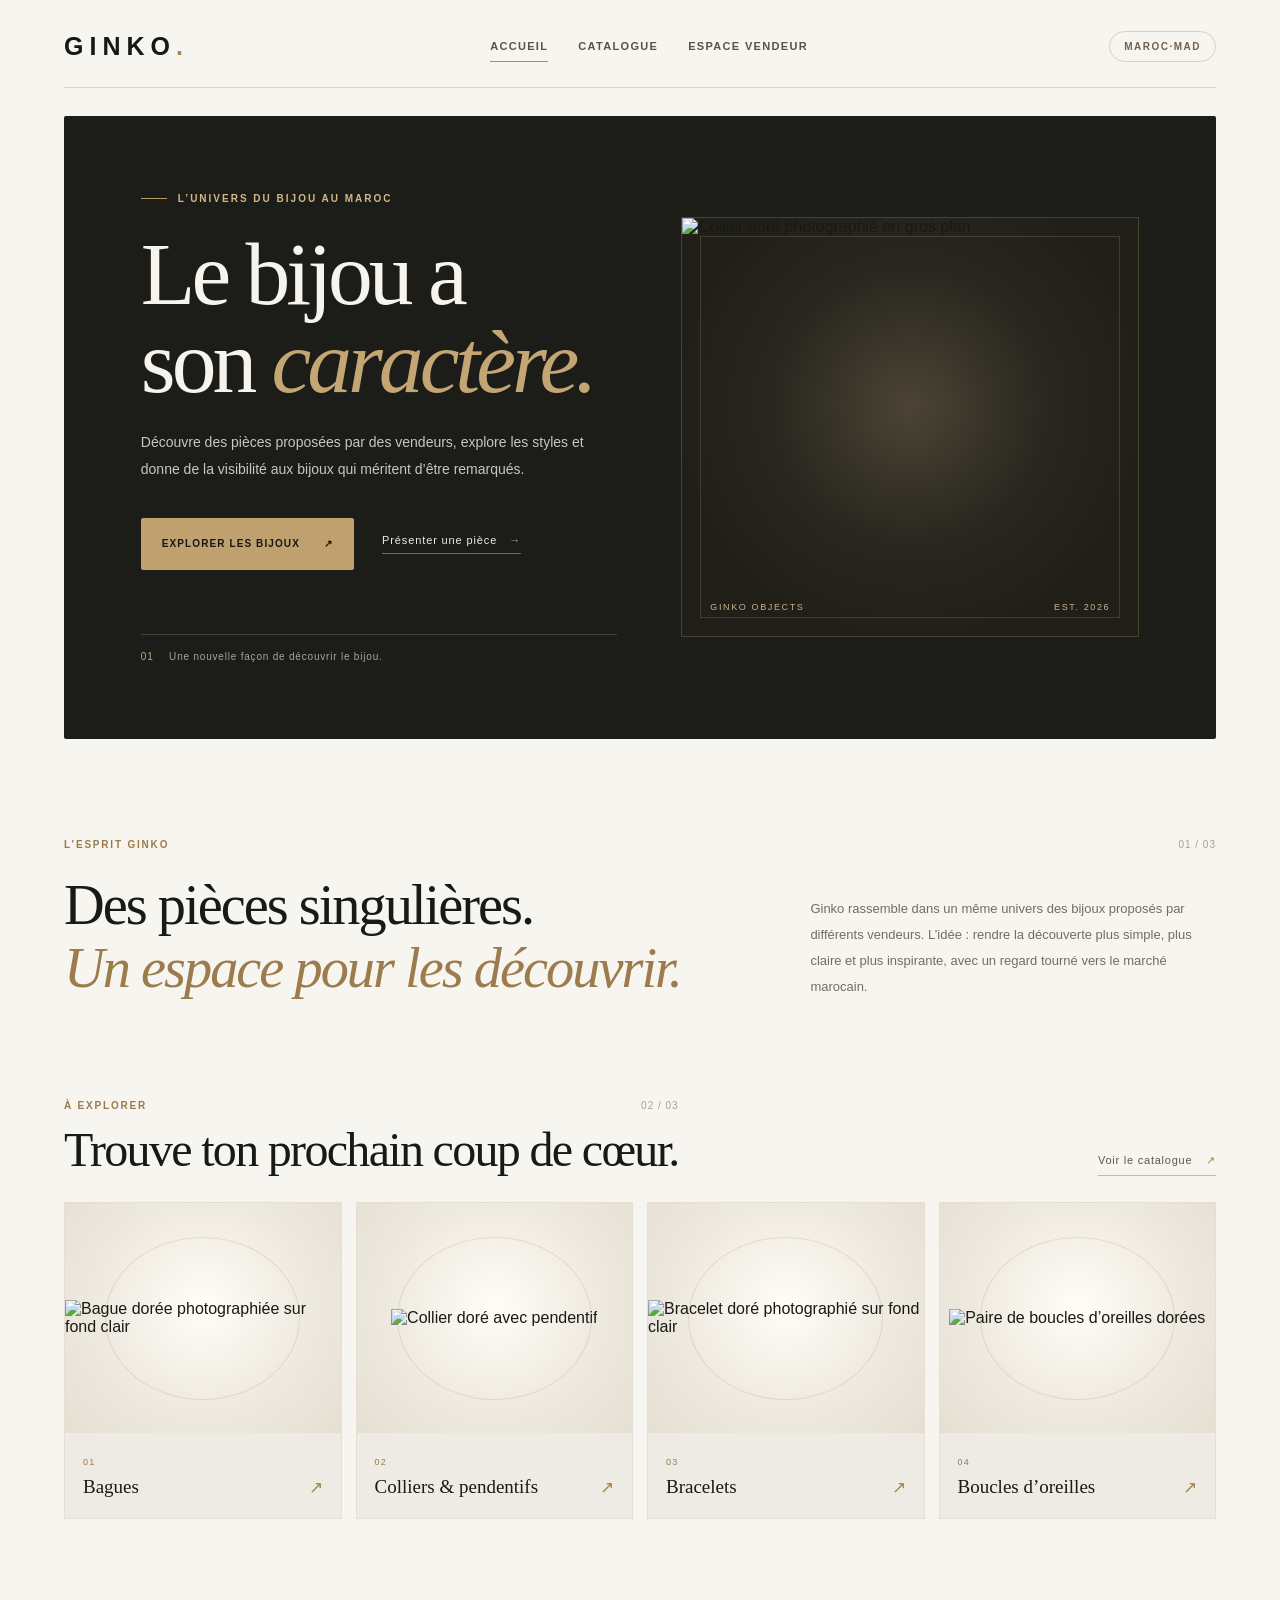
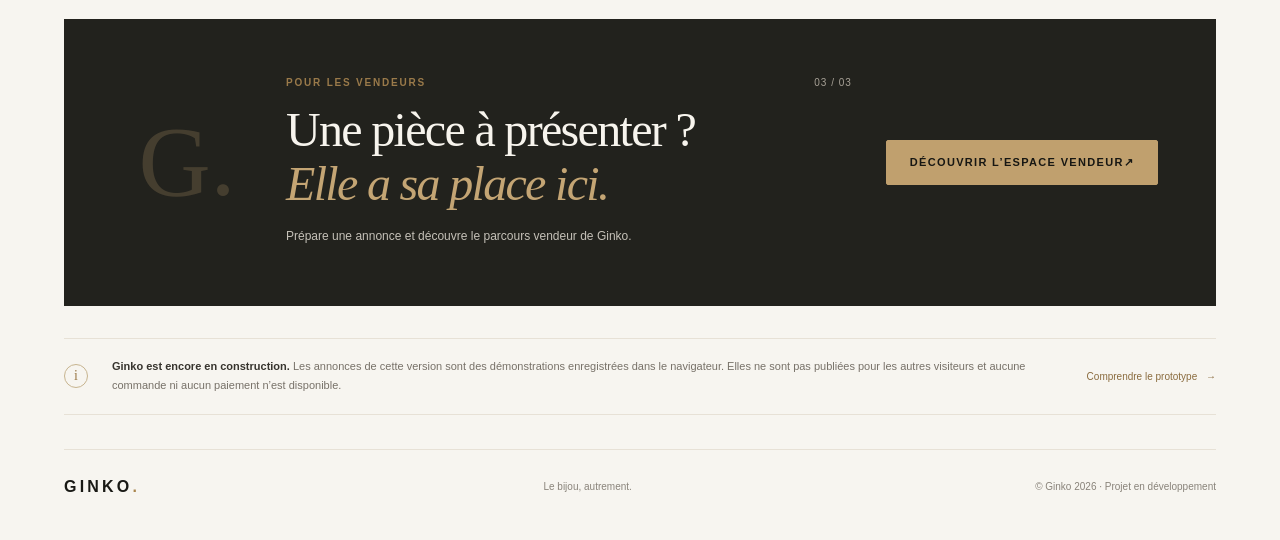
==== commit df218305: "Remplacer les illustrations par de vraies photos de bijoux" ====
--- a/index.html
+++ b/index.html
@@ -34,13 +34,9 @@
       </div>
       <div class="home-proofline"><span>01</span> Une nouvelle façon de découvrir le bijou.</div>
     </div>
-    <div class="home-art" aria-label="Illustration abstraite inspirée des formes de la joaillerie" role="img">
-      <div class="art-orbit art-orbit-one"></div>
-      <div class="art-orbit art-orbit-two"></div>
-      <div class="art-stone"></div>
-      <div class="art-ring"><span></span></div>
+    <div class="home-art home-art-photo">
+      <img src="https://images.unsplash.com/photo-1650453943723-01b0fc230953?auto=format&amp;fit=crop&amp;w=1400&amp;q=85" alt="Collier doré photographié en gros plan" fetchpriority="high">
       <div class="art-caption"><span>GINKO OBJECTS</span><span>EST. 2026</span></div>
-      <div class="art-index">01 <i>—</i> 04</div>
     </div>
   </section>
 
@@ -59,19 +55,19 @@
     </div>
     <div class="home-category-grid">
       <a class="home-category category-ring" href="bague.html">
-        <div class="category-art" aria-hidden="true"><span class="category-ring-shape"></span></div>
+        <div class="category-art"><img src="https://images.unsplash.com/photo-1705326455036-0fab8ecba04d?auto=format&amp;fit=crop&amp;w=900&amp;q=85" alt="Bague dorée photographiée sur fond clair" loading="lazy"></div>
         <div class="category-bottom"><div><span>01</span><h3>Bagues</h3></div><span class="category-arrow">↗</span></div>
       </a>
       <a class="home-category category-necklace" href="pendentifs.html">
-        <div class="category-art" aria-hidden="true"><span class="category-necklace-shape"></span></div>
+        <div class="category-art"><img src="https://images.unsplash.com/photo-1650453943723-01b0fc230953?auto=format&amp;fit=crop&amp;w=900&amp;q=85" alt="Collier doré avec pendentif" loading="lazy"></div>
         <div class="category-bottom"><div><span>02</span><h3>Colliers & pendentifs</h3></div><span class="category-arrow">↗</span></div>
       </a>
       <a class="home-category category-bracelet" href="bracelets.html">
-        <div class="category-art" aria-hidden="true"><span class="category-bracelet-shape"></span></div>
+        <div class="category-art"><img src="https://images.unsplash.com/photo-1716537817238-13298c24016f?auto=format&amp;fit=crop&amp;w=900&amp;q=85" alt="Bracelet doré photographié sur fond clair" loading="lazy"></div>
         <div class="category-bottom"><div><span>03</span><h3>Bracelets</h3></div><span class="category-arrow">↗</span></div>
       </a>
       <a class="home-category category-earrings" href="boucles-doreilles.html">
-        <div class="category-art" aria-hidden="true"><span class="category-earring-shape"></span></div>
+        <div class="category-art"><img src="https://images.unsplash.com/photo-1723361656146-f201d215c49c?auto=format&amp;fit=crop&amp;w=900&amp;q=85" alt="Paire de boucles d’oreilles dorées" loading="lazy"></div>
         <div class="category-bottom"><div><span>04</span><h3>Boucles d’oreilles</h3></div><span class="category-arrow">↗</span></div>
       </a>
     </div>
--- a/marketplace.css
+++ b/marketplace.css
@@ -323,3 +323,160 @@
  .seller-listing-heading{align-items:flex-start;flex-direction:column}
  .seller-hero-foot{gap:12px 18px}
 }
+
+
+/* GINKO — refonte éditoriale de l'accueil et des cartes catalogue */
+:root{
+  --ginko-paper:#f7f5f0;
+  --ginko-white:#fffefa;
+  --ginko-ink:#191915;
+  --ginko-muted:#77736b;
+  --ginko-gold:#a9854d;
+  --ginko-line:#e7e1d6;
+  --ginko-serif:"Playfair Display",Georgia,serif;
+  --ginko-sans:"DM Sans",Arial,sans-serif;
+}
+body.marketplace{font-family:var(--ginko-sans);background:var(--ginko-paper);color:var(--ginko-ink)}
+.home-redesign .market-shell{max-width:1400px;padding:24px clamp(20px,5vw,76px) 40px}
+.home-redesign .market-top{min-height:64px;margin-bottom:28px;padding-bottom:18px;border-color:#ded8cc}
+.home-redesign .market-brand{font-family:var(--ginko-sans);font-size:25px;font-weight:700;letter-spacing:.24em}
+.brand-period,.footer-brand span{color:var(--ginko-gold)}
+.home-redesign .market-nav a{font-size:11px;letter-spacing:.12em;color:#57534b}
+.home-redesign .market-currency{font-size:10px;letter-spacing:.15em;background:transparent;border-color:#d9d0c0;color:#6f624e}
+.home-redesign .home-hero-new{display:grid;grid-template-columns:minmax(0,1.02fr) minmax(340px,.98fr);align-items:center;gap:clamp(24px,5vw,76px);min-height:590px;margin:0 0 100px;padding:clamp(36px,6vw,82px);border:0;border-radius:2px;background:#1c1c18;box-shadow:none}
+.home-copy-new{max-width:620px}
+.home-kicker{display:flex;align-items:center;gap:11px;color:#d1b889;font-size:10px;font-weight:600;letter-spacing:.2em;text-transform:uppercase}
+.home-kicker span{width:26px;height:1px;background:#b99a66}
+.home-copy-new h1{font-family:var(--ginko-serif);font-size:clamp(58px,7vw,94px);line-height:.99;letter-spacing:-.045em;font-weight:400;margin:26px 0 22px;color:#f7f4ed}
+.home-copy-new h1 em,.home-intro h2 em,.home-seller-banner h2 em{font-weight:400;color:#c4a574}
+.home-copy-new p{max-width:490px;font-size:14px;line-height:1.95;color:#c9c6bd}
+.home-actions-new{display:flex;align-items:center;gap:28px;margin-top:34px}
+.home-primary{gap:24px;min-height:52px;padding:0 20px;background:#c0a06e;border-color:#c0a06e;color:#171713;font-size:10px;letter-spacing:.11em}
+.home-primary:hover{background:#d0b27f;border-color:#d0b27f;color:#171713}
+.home-text-link{color:#f0ede6;text-decoration:none;font-size:11px;letter-spacing:.08em;border-bottom:1px solid rgba(255,255,255,.35);padding:0 0 7px}
+.home-text-link span{margin-left:8px;color:#c4a574}
+.home-proofline{margin-top:64px;padding-top:16px;border-top:1px solid rgba(255,255,255,.16);color:#a8a49b;font-size:10px;letter-spacing:.08em}
+.home-proofline span{color:#c4a574;margin-right:12px}
+.home-art{position:relative;isolation:isolate;min-height:420px;overflow:hidden;background:radial-gradient(ellipse at 50% 45%,#4c4435 0%,#29271f 42%,#202019 72%);border:1px solid rgba(202,174,126,.24)}
+.home-art:before{content:"";position:absolute;inset:18px;border:1px solid rgba(218,194,151,.17)}
+.art-orbit{position:absolute;border:1px solid rgba(211,184,136,.38);border-radius:50%;transform:rotate(-32deg)}
+.art-orbit-one{width:78%;height:44%;left:10%;top:28%}
+.art-orbit-two{width:54%;height:78%;left:23%;top:10%;transform:rotate(32deg)}
+.art-stone{position:absolute;width:105px;height:105px;left:calc(50% - 52px);top:calc(50% - 52px);transform:rotate(45deg);background:linear-gradient(135deg,#e7d6b6,#9c7b4e 55%,#e9d8b9);clip-path:polygon(50% 0,88% 30%,100% 50%,50% 100%,0 50%,12% 30%);box-shadow:0 0 55px rgba(214,181,126,.2)}
+.art-ring{position:absolute;width:190px;height:190px;left:calc(50% - 95px);top:calc(50% - 95px);border:12px solid transparent;border-radius:50%;background:linear-gradient(145deg,#f0dfbd,#9a7746 40%,#e7d4af 68%,#80613b) border-box;mask:linear-gradient(#fff 0 0) padding-box,linear-gradient(#fff 0 0);mask-composite:exclude;transform:rotate(-25deg);filter:drop-shadow(0 15px 20px rgba(0,0,0,.35))}
+.art-ring span{position:absolute;width:30px;height:30px;left:72px;top:-18px;transform:rotate(45deg);background:#e9d7b5;clip-path:polygon(50% 0,100% 50%,50% 100%,0 50%)}
+.art-caption{position:absolute;left:28px;right:28px;bottom:24px;display:flex;justify-content:space-between;color:#c5b28f;font-size:9px;letter-spacing:.18em}
+.art-index{position:absolute;right:26px;top:25px;color:#c5b28f;font:12px var(--ginko-serif);letter-spacing:.1em}
+.art-index i{font-style:normal;color:#76694f;margin:0 7px}
+.home-intro{margin:0 0 100px}
+.home-section-label{display:flex;justify-content:space-between;align-items:center;color:#9a7a4a;font-size:10px;font-weight:700;letter-spacing:.18em;text-transform:uppercase}
+.home-section-label span{color:#a7a196;font-weight:500;letter-spacing:.1em}
+.home-intro-grid{display:grid;grid-template-columns:1.1fr .65fr;gap:60px;align-items:end;margin-top:24px}
+.home-intro h2,.home-section-heading h2,.home-seller-banner h2{font:400 clamp(34px,4.4vw,58px)/1.12 var(--ginko-serif);letter-spacing:-.035em;margin:0}
+.home-intro h2 em{color:#9c7b4c}
+.home-intro-grid>p{max-width:440px;margin:0;color:#716d65;font-size:13px;line-height:2}
+.home-categories{margin-bottom:100px}
+.home-section-heading{display:flex;justify-content:space-between;align-items:end;gap:24px;margin:20px 0 26px}
+.home-section-heading h2{font-size:clamp(32px,4vw,48px);margin-top:12px}
+.home-view-all{flex:0 0 auto;color:#5d574c;text-decoration:none;border-bottom:1px solid #c7b99f;padding-bottom:8px;font-size:11px;letter-spacing:.07em}
+.home-view-all span{color:var(--ginko-gold);margin-left:10px}
+.home-category-grid{display:grid;grid-template-columns:repeat(4,minmax(0,1fr));gap:14px}
+.home-category{display:flex;flex-direction:column;min-width:0;text-decoration:none;color:inherit;background:#eeebe4;border:1px solid #e4ded3;transition:transform .25s ease,border-color .25s ease}
+.home-category:hover{transform:translateY(-5px);border-color:#b99a66}
+.category-art{position:relative;display:grid;place-items:center;min-height:230px;overflow:hidden;background:radial-gradient(circle at 50% 45%,#fffdf7 0%,#eee9df 58%,#e5dfd3 100%)}
+.category-art:after{content:"";position:absolute;width:70%;height:70%;border:1px solid rgba(164,132,82,.2);border-radius:50%}
+.category-ring-shape{width:86px;height:86px;border:9px solid #b99a66;border-radius:50%;transform:rotate(-25deg);box-shadow:inset 2px 2px 5px rgba(255,255,255,.8),5px 12px 20px rgba(69,54,31,.13)}
+.category-ring-shape:after{content:"";display:block;width:20px;height:20px;margin:-13px auto 0;background:#d7c39f;transform:rotate(45deg);clip-path:polygon(50% 0,100% 50%,50% 100%,0 50%)}
+.category-necklace-shape{width:120px;height:130px;border:2px solid #b99a66;border-top-color:transparent;border-radius:0 0 60px 60px;transform:translateY(-16px)}
+.category-necklace-shape:after{content:"";display:block;width:24px;height:30px;margin:112px auto 0;background:#b99a66;clip-path:polygon(50% 0,100% 50%,50% 100%,0 50%)}
+.category-bracelet-shape{width:125px;height:90px;border:10px solid #b99a66;border-radius:50%;transform:rotate(-25deg);box-shadow:0 12px 22px rgba(69,54,31,.12)}
+.category-earring-shape{position:relative;width:48px;height:95px;border:2px solid #b99a66;border-radius:28px 28px 28px 28px}
+.category-earring-shape:before,.category-earring-shape:after{content:"";position:absolute;width:17px;height:17px;left:13px;background:#c5a675;transform:rotate(45deg);clip-path:polygon(50% 0,100% 50%,50% 100%,0 50%)}
+.category-earring-shape:before{top:14px}.category-earring-shape:after{bottom:14px}
+.category-bottom{display:flex;justify-content:space-between;align-items:end;padding:18px 18px 20px}
+.category-bottom>div>span{color:#9a7a4a;font-size:9px;letter-spacing:.14em}
+.category-bottom h3{font:400 19px var(--ginko-serif);margin:7px 0 0}
+.category-arrow{color:#a9854d;font-size:17px;transition:transform .2s ease}
+.home-category:hover .category-arrow{transform:translate(3px,-3px)}
+.home-seller-banner{position:relative;display:grid;grid-template-columns:130px 1fr auto;align-items:center;gap:34px;padding:clamp(28px,5vw,58px);background:#22221d;color:#f7f4ed;margin-bottom:32px;overflow:hidden}
+.seller-banner-mark{font:100px/.9 var(--ginko-serif);color:rgba(195,165,112,.22);text-align:center}
+.home-seller-banner h2{font-size:clamp(32px,4vw,48px);margin:15px 0}
+.home-seller-banner h2 em{color:#c4a574}
+.home-seller-banner p{color:#c5c1b8;font-size:12px;line-height:1.8;margin:0}
+.home-banner-button{white-space:nowrap;background:#c0a06e;border-color:#c0a06e;color:#171713}
+.home-banner-button:hover{background:#d0b27f;border-color:#d0b27f;color:#171713}
+.home-project-note{display:grid;grid-template-columns:30px 1fr auto;align-items:center;gap:18px;padding:18px 0;border-top:1px solid var(--ginko-line);border-bottom:1px solid var(--ginko-line)}
+.note-mark{display:grid;place-items:center;width:24px;height:24px;border:1px solid #c7b48f;border-radius:50%;color:#9b7a49;font:14px var(--ginko-serif)}
+.home-project-note p{margin:0;color:#777168;font-size:11px;line-height:1.8}
+.home-project-note p strong{color:#37342e}
+.home-project-note>a{white-space:nowrap;color:#8a6b3e;text-decoration:none;font-size:10px}
+.home-project-note>a span{margin-left:6px}
+.home-footer{display:flex;align-items:center;justify-content:space-between;gap:20px;margin-top:34px;padding-top:24px;border-color:var(--ginko-line);font-size:10px}
+.footer-brand{font-weight:700;letter-spacing:.2em;text-decoration:none;color:var(--ginko-ink);font-size:16px}
+
+/* Cartes catalogue : hiérarchie, lisibilité et états */
+.market-grid{grid-template-columns:repeat(3,minmax(0,1fr));gap:20px}
+.market-card{display:flex;flex-direction:column;overflow:hidden;border:1px solid #e5dfd4;border-radius:2px;background:#fffefa;box-shadow:0 7px 24px rgba(34,29,20,.035);transition:transform .22s ease,box-shadow .22s ease,border-color .22s ease}
+.market-card:hover{transform:translateY(-5px);border-color:#cdbb9d;box-shadow:0 16px 34px rgba(34,29,20,.09)}
+.market-card-visual{position:relative;display:grid;place-items:center;height:245px;overflow:hidden;background:radial-gradient(circle at 50% 45%,#fffdf8 0%,#f1ede5 58%,#e9e3d8 100%);color:#ad8b59}
+.market-card-visual:before{content:"";position:absolute;width:155px;height:155px;border:1px solid rgba(169,133,77,.2);border-radius:50%}
+.market-card-visual:after{content:"";position:absolute;width:110px;height:110px;border:1px solid rgba(169,133,77,.13);border-radius:50%}
+.card-visual-symbol{position:relative;z-index:1;font:72px/1 var(--ginko-serif);color:#b49769;text-shadow:0 9px 20px rgba(100,77,42,.12)}
+.card-visual-label{position:absolute;z-index:2;left:16px;bottom:14px;color:#87775d;font-size:8px;letter-spacing:.16em;text-transform:uppercase}
+.market-card-body{display:flex;flex:1;flex-direction:column;padding:20px 20px 18px}
+.market-card-topline{display:flex;justify-content:space-between;align-items:center;gap:10px;margin-bottom:12px}
+.market-card .tag{margin:0;background:#f2eee6;color:#826a46;font-size:9px;letter-spacing:.1em}
+.market-card-kicker{color:#aaa195;font-size:9px;letter-spacing:.1em;text-transform:uppercase}
+.market-card h3{font:400 22px/1.25 var(--ginko-serif);margin:0 0 9px;color:#24231f}
+.market-card-details{display:flex;flex-wrap:wrap;gap:6px 12px;margin-bottom:15px;color:#777168;font-size:11px}
+.market-card-details span+span:before{content:"·";margin-right:12px;color:#b59b70}
+.market-card-description{margin:0 0 18px;color:#777168;font-size:11px;line-height:1.7}
+.market-card-bottom{display:flex;justify-content:space-between;align-items:end;gap:12px;margin-top:auto;padding-top:15px;border-top:1px solid #eee9e0}
+.market-card .market-price{margin:0;color:#82643a;font-size:19px;font-weight:700;white-space:nowrap}
+.market-card-seller{color:#817b71;font-size:10px;text-align:right;line-height:1.5}
+.market-card-seller strong{display:block;color:#454139;font-size:11px;font-weight:600}
+.market-card-demo{display:inline-flex;align-self:flex-start;margin-top:13px;padding:5px 8px;border:1px solid #e7e0d4;color:#918776;font-size:8px;letter-spacing:.1em;text-transform:uppercase}
+@media(max-width:980px){
+ .home-redesign .home-hero-new{grid-template-columns:1fr  .82fr;gap:28px;padding:42px}
+ .home-art{min-height:360px}
+ .home-category-grid{grid-template-columns:repeat(2,minmax(0,1fr))}
+ .home-seller-banner{grid-template-columns:80px 1fr}
+ .home-banner-button{grid-column:2;justify-self:start}
+ .market-grid{grid-template-columns:repeat(2,minmax(0,1fr))}
+}
+@media(max-width:680px){
+ .home-redesign .market-shell{padding:18px 16px 30px}
+ .home-redesign .market-top{gap:12px}
+ .home-redesign .market-nav{order:3;width:100%;gap:16px}
+ .home-redesign .market-currency{margin-left:auto}
+ .home-redesign .home-hero-new{grid-template-columns:1fr;min-height:0;gap:28px;margin-bottom:68px;padding:34px 24px}
+ .home-copy-new h1{font-size:clamp(58px,15vw,78px)}
+ .home-copy-new p{font-size:13px}
+ .home-proofline{margin-top:38px}
+ .home-art{min-height:310px}
+ .home-intro,.home-categories{margin-bottom:70px}
+ .home-intro-grid{grid-template-columns:1fr;gap:18px}
+ .home-intro h2{font-size:38px}
+ .home-intro-grid>p{font-size:12px}
+ .home-section-heading{align-items:flex-start;flex-direction:column}
+ .home-section-heading h2{font-size:36px}
+ .home-category-grid{gap:10px}
+ .category-art{min-height:170px}
+ .category-bottom{padding:14px}
+ .category-bottom h3{font-size:16px}
+ .home-seller-banner{grid-template-columns:1fr;gap:16px;padding:28px 23px}
+ .seller-banner-mark{display:none}
+ .home-seller-banner h2{font-size:36px}
+ .home-banner-button{grid-column:1;white-space:normal;width:100%}
+ .home-project-note{grid-template-columns:26px 1fr;gap:10px}
+ .home-project-note>a{grid-column:2}
+ .home-footer{align-items:flex-start;flex-direction:column;gap:10px}
+ .market-grid{grid-template-columns:1fr}
+ .market-card-visual{height:225px}
+}
+@media(prefers-reduced-motion:reduce){
+ .home-category,.market-card{transition:none}
+}
+
+/* Le nouveau hero possède sa propre composition graphique. */
+.home-redesign .home-hero-new:after{content:none}
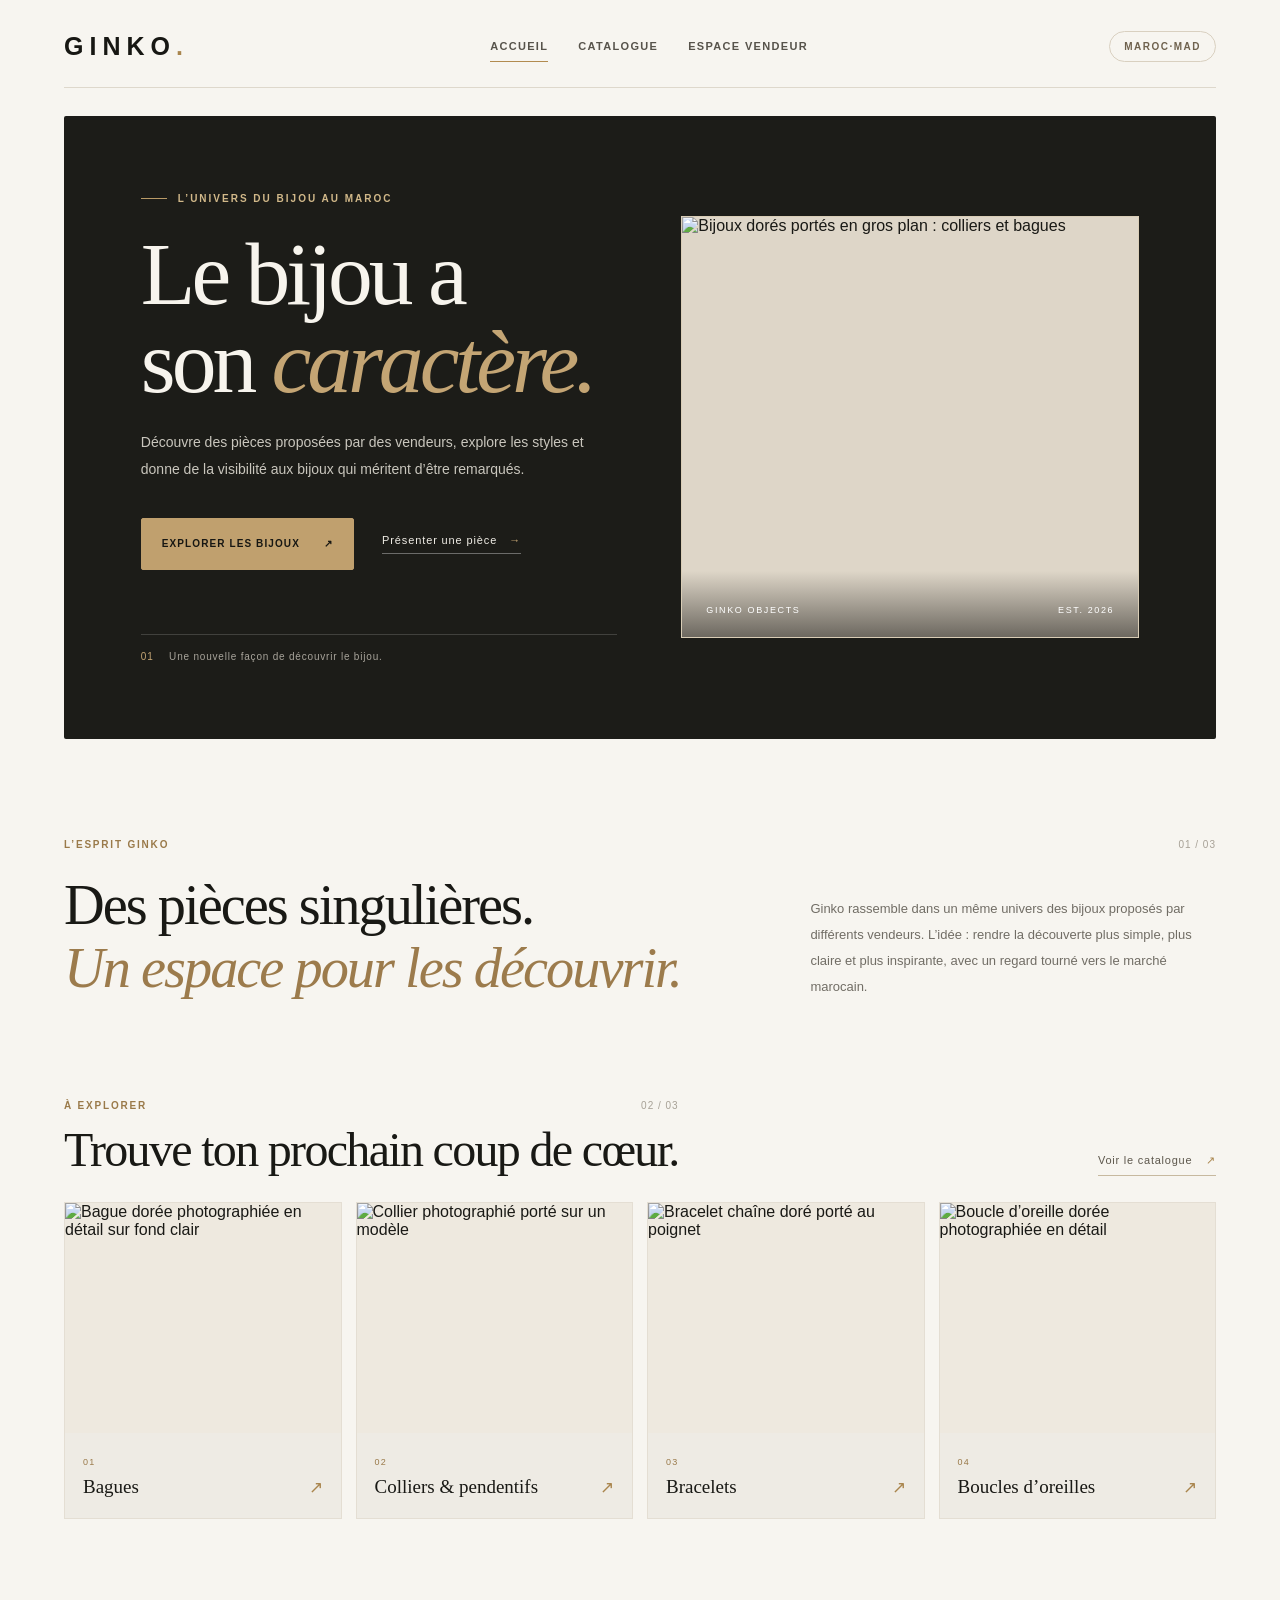
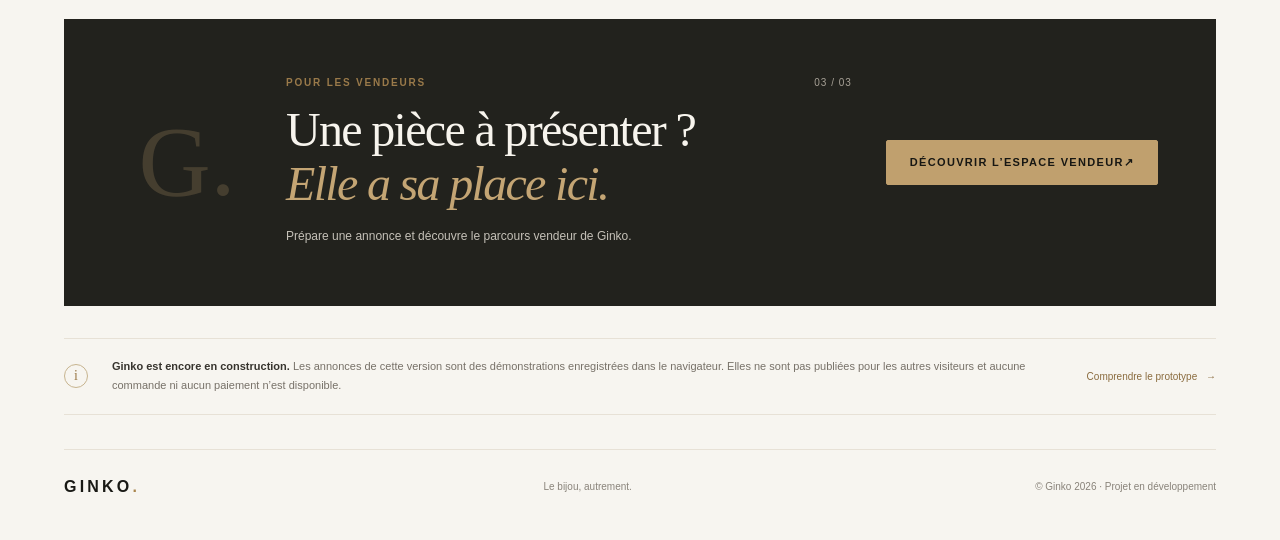
==== commit b1aee915: "Choisir des photographies de bijoux plus qualitatives" ====
--- a/index.html
+++ b/index.html
@@ -35,7 +35,7 @@
       <div class="home-proofline"><span>01</span> Une nouvelle façon de découvrir le bijou.</div>
     </div>
     <div class="home-art home-art-photo">
-      <img src="https://images.unsplash.com/photo-1650453943723-01b0fc230953?auto=format&amp;fit=crop&amp;w=1400&amp;q=85" alt="Collier doré photographié en gros plan" fetchpriority="high">
+      <img src="https://images.unsplash.com/photo-1633934542430-0905ccb5f050?auto=format&amp;fit=crop&amp;w=1600&amp;q=90" alt="Bijoux dorés portés en gros plan : colliers et bagues" fetchpriority="high">
       <div class="art-caption"><span>GINKO OBJECTS</span><span>EST. 2026</span></div>
     </div>
   </section>
@@ -55,19 +55,19 @@
     </div>
     <div class="home-category-grid">
       <a class="home-category category-ring" href="bague.html">
-        <div class="category-art"><img src="https://images.unsplash.com/photo-1705326455036-0fab8ecba04d?auto=format&amp;fit=crop&amp;w=900&amp;q=85" alt="Bague dorée photographiée sur fond clair" loading="lazy"></div>
+        <div class="category-art"><img src="https://images.unsplash.com/photo-1705326455036-0fab8ecba04d?auto=format&amp;fit=crop&amp;w=1100&amp;q=90" alt="Bague dorée photographiée en détail sur fond clair" loading="lazy"></div>
         <div class="category-bottom"><div><span>01</span><h3>Bagues</h3></div><span class="category-arrow">↗</span></div>
       </a>
       <a class="home-category category-necklace" href="pendentifs.html">
-        <div class="category-art"><img src="https://images.unsplash.com/photo-1650453943723-01b0fc230953?auto=format&amp;fit=crop&amp;w=900&amp;q=85" alt="Collier doré avec pendentif" loading="lazy"></div>
+        <div class="category-art"><img src="https://images.unsplash.com/photo-1727430522198-69a12bd2e969?auto=format&amp;fit=crop&amp;w=1100&amp;q=90" alt="Collier photographié porté sur un modèle" loading="lazy"></div>
         <div class="category-bottom"><div><span>02</span><h3>Colliers & pendentifs</h3></div><span class="category-arrow">↗</span></div>
       </a>
       <a class="home-category category-bracelet" href="bracelets.html">
-        <div class="category-art"><img src="https://images.unsplash.com/photo-1716537817238-13298c24016f?auto=format&amp;fit=crop&amp;w=900&amp;q=85" alt="Bracelet doré photographié sur fond clair" loading="lazy"></div>
+        <div class="category-art"><img src="https://images.unsplash.com/photo-1633810543462-77c4a3b13f07?auto=format&amp;fit=crop&amp;w=1100&amp;q=90" alt="Bracelet chaîne doré porté au poignet" loading="lazy"></div>
         <div class="category-bottom"><div><span>03</span><h3>Bracelets</h3></div><span class="category-arrow">↗</span></div>
       </a>
       <a class="home-category category-earrings" href="boucles-doreilles.html">
-        <div class="category-art"><img src="https://images.unsplash.com/photo-1723361656146-f201d215c49c?auto=format&amp;fit=crop&amp;w=900&amp;q=85" alt="Paire de boucles d’oreilles dorées" loading="lazy"></div>
+        <div class="category-art"><img src="https://images.unsplash.com/photo-1705326454933-9685fc6888e1?auto=format&amp;fit=crop&amp;w=1100&amp;q=90" alt="Boucle d’oreille dorée photographiée en détail" loading="lazy"></div>
         <div class="category-bottom"><div><span>04</span><h3>Boucles d’oreilles</h3></div><span class="category-arrow">↗</span></div>
       </a>
     </div>
--- a/marketplace.css
+++ b/marketplace.css
@@ -480,3 +480,22 @@
 
 /* Le nouveau hero possède sa propre composition graphique. */
 .home-redesign .home-hero-new:after{content:none}
+
+
+/* Photographies réelles des bijoux — accueil Ginko */
+.home-art-photo{background:#ded6c8}
+.home-art-photo:before{display:none}
+.home-art-photo>img{display:block;width:100%;height:100%;min-height:420px;object-fit:cover;object-position:center 48%;filter:saturate(.88)}
+.home-art-photo .art-caption{z-index:1;padding:12px 14px;background:linear-gradient(transparent,rgba(20,18,14,.56));left:0;right:0;bottom:0;padding:34px 24px 22px;color:#fff}
+.category-art{display:block;min-height:230px;background:#eee9df}
+.category-art:after{display:none}
+.category-art img{display:block;width:100%;height:230px;object-fit:cover;transition:transform .55s cubic-bezier(.2,.7,.2,1);filter:saturate(.9)}
+.home-category:hover .category-art img{transform:scale(1.045)}
+.category-ring .category-art img{object-position:center 52%}
+.category-necklace .category-art img{object-position:center 48%}
+.category-bracelet .category-art img{object-position:center 50%}
+.category-earrings .category-art img{object-position:center 50%}
+@media(max-width:680px){
+ .home-art-photo>img{min-height:310px}
+ .category-art,.category-art img{height:170px;min-height:170px}
+}
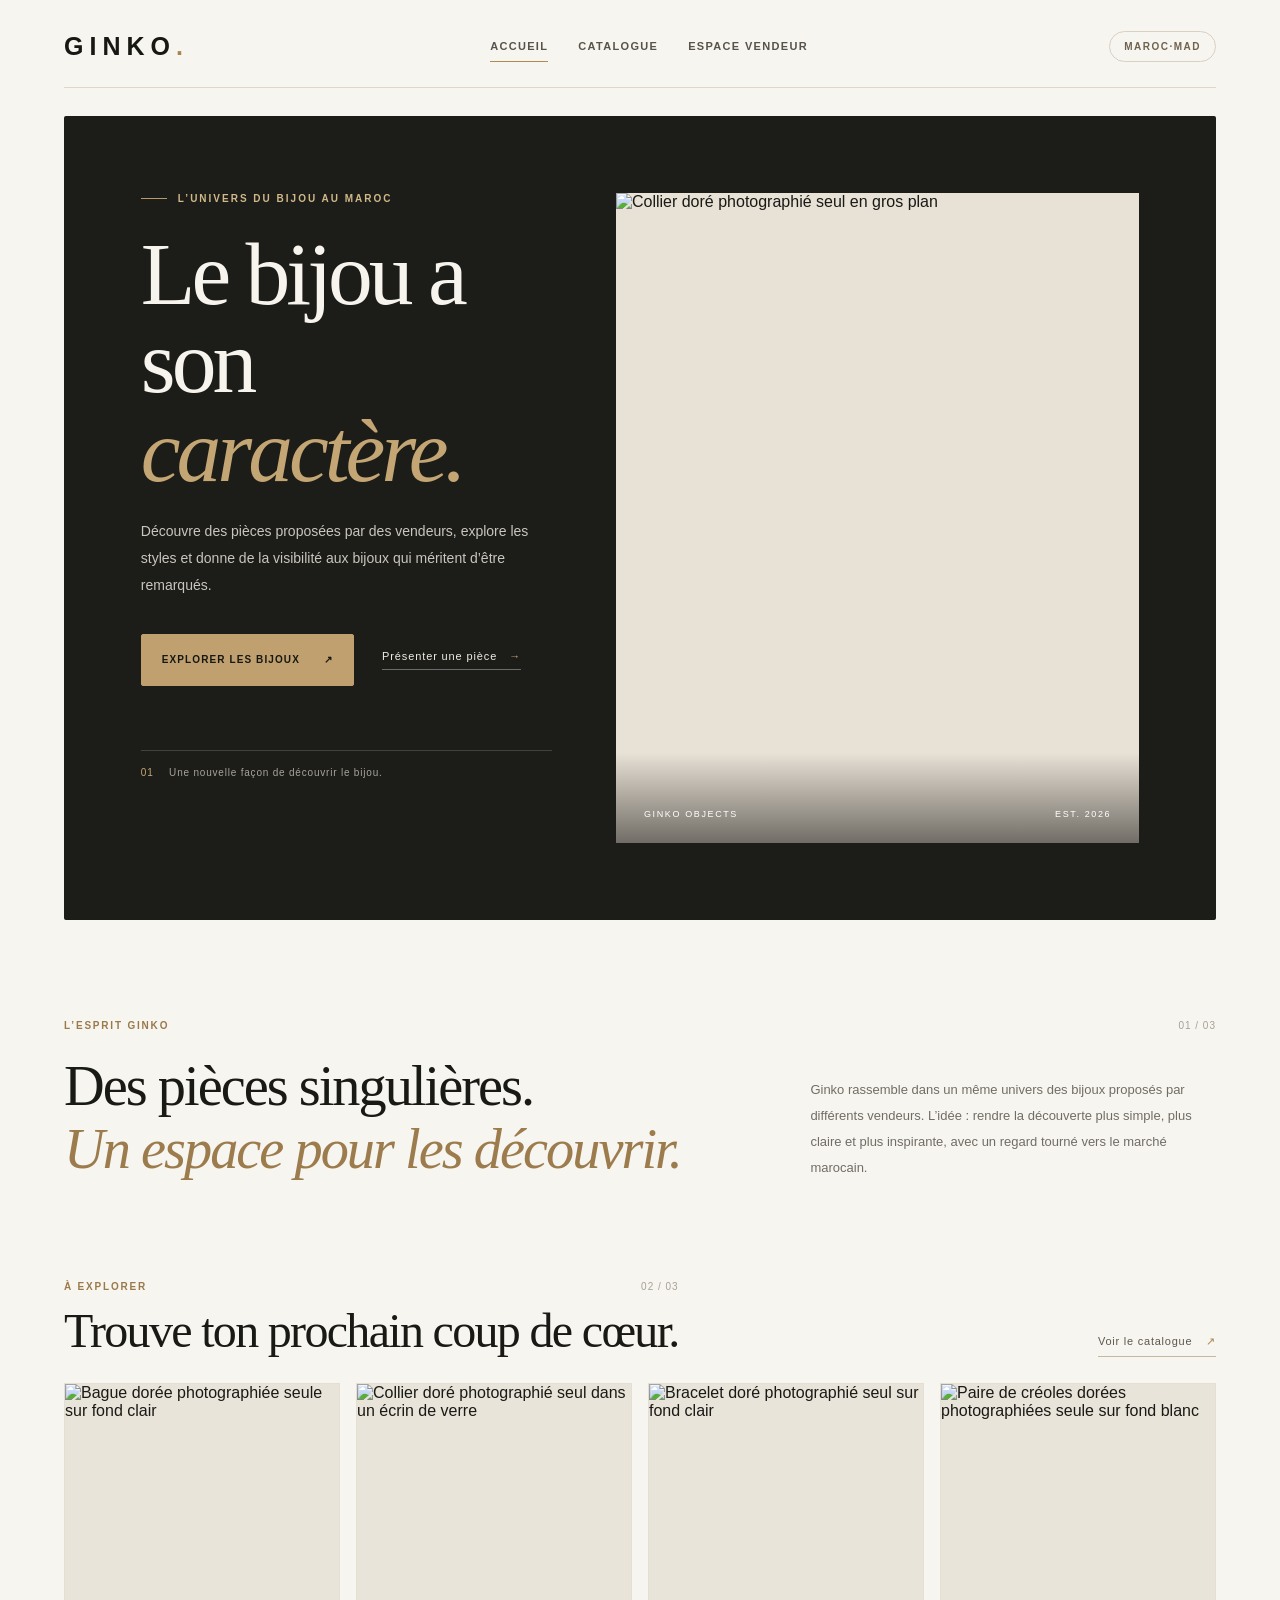
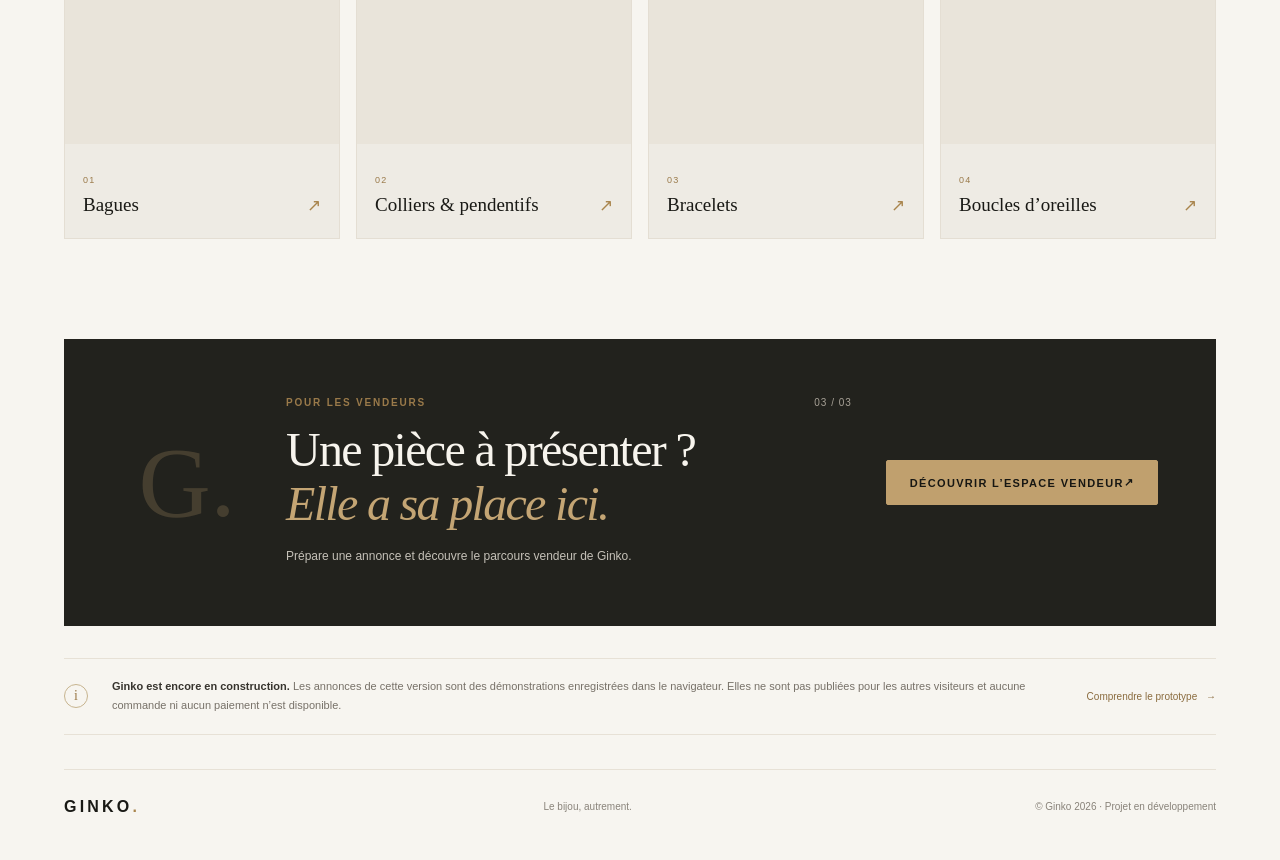
==== commit b761ee48: "Remplacer les photos portées par des bijoux seuls" ====
--- a/index.html
+++ b/index.html
@@ -35,7 +35,7 @@
       <div class="home-proofline"><span>01</span> Une nouvelle façon de découvrir le bijou.</div>
     </div>
     <div class="home-art home-art-photo">
-      <img src="https://images.unsplash.com/photo-1633934542430-0905ccb5f050?auto=format&amp;fit=crop&amp;w=1600&amp;q=90" alt="Bijoux dorés portés en gros plan : colliers et bagues" fetchpriority="high">
+      <img src="https://images.unsplash.com/photo-1679019940045-afc562b4ee11?auto=format&amp;fit=crop&amp;w=1600&amp;q=90" alt="Collier doré photographié seul en gros plan" fetchpriority="high">
       <div class="art-caption"><span>GINKO OBJECTS</span><span>EST. 2026</span></div>
     </div>
   </section>
@@ -55,19 +55,19 @@
     </div>
     <div class="home-category-grid">
       <a class="home-category category-ring" href="bague.html">
-        <div class="category-art"><img src="https://images.unsplash.com/photo-1705326455036-0fab8ecba04d?auto=format&amp;fit=crop&amp;w=1100&amp;q=90" alt="Bague dorée photographiée en détail sur fond clair" loading="lazy"></div>
+        <div class="category-art"><img src="https://images.unsplash.com/photo-1705326455036-0fab8ecba04d?auto=format&amp;fit=crop&amp;w=1100&amp;q=90" alt="Bague dorée photographiée seule sur fond clair" loading="lazy"></div>
         <div class="category-bottom"><div><span>01</span><h3>Bagues</h3></div><span class="category-arrow">↗</span></div>
       </a>
       <a class="home-category category-necklace" href="pendentifs.html">
-        <div class="category-art"><img src="https://images.unsplash.com/photo-1727430522198-69a12bd2e969?auto=format&amp;fit=crop&amp;w=1100&amp;q=90" alt="Collier photographié porté sur un modèle" loading="lazy"></div>
+        <div class="category-art"><img src="https://images.unsplash.com/photo-1708221382764-299d9e3ad257?auto=format&amp;fit=crop&amp;w=1100&amp;q=90" alt="Collier doré photographié seul dans un écrin de verre" loading="lazy"></div>
         <div class="category-bottom"><div><span>02</span><h3>Colliers & pendentifs</h3></div><span class="category-arrow">↗</span></div>
       </a>
       <a class="home-category category-bracelet" href="bracelets.html">
-        <div class="category-art"><img src="https://images.unsplash.com/photo-1633810543462-77c4a3b13f07?auto=format&amp;fit=crop&amp;w=1100&amp;q=90" alt="Bracelet chaîne doré porté au poignet" loading="lazy"></div>
+        <div class="category-art"><img src="https://images.unsplash.com/photo-1716537817238-13298c24016f?auto=format&amp;fit=crop&amp;w=1100&amp;q=90" alt="Bracelet doré photographié seul sur fond clair" loading="lazy"></div>
         <div class="category-bottom"><div><span>03</span><h3>Bracelets</h3></div><span class="category-arrow">↗</span></div>
       </a>
       <a class="home-category category-earrings" href="boucles-doreilles.html">
-        <div class="category-art"><img src="https://images.unsplash.com/photo-1705326454933-9685fc6888e1?auto=format&amp;fit=crop&amp;w=1100&amp;q=90" alt="Boucle d’oreille dorée photographiée en détail" loading="lazy"></div>
+        <div class="category-art"><img src="https://images.unsplash.com/photo-1793054515055-1212a15a0662?auto=format&amp;fit=crop&amp;w=1100&amp;q=90" alt="Paire de créoles dorées photographiées seule sur fond blanc" loading="lazy"></div>
         <div class="category-bottom"><div><span>04</span><h3>Boucles d’oreilles</h3></div><span class="category-arrow">↗</span></div>
       </a>
     </div>
--- a/marketplace.css
+++ b/marketplace.css
@@ -499,3 +499,64 @@
  .home-art-photo>img{min-height:310px}
  .category-art,.category-art img{height:170px;min-height:170px}
 }
+
+
+/* Ginko — photographie éditoriale grand format */
+.home-redesign .home-hero-new{
+  min-height:650px;
+  grid-template-columns:minmax(0,.88fr) minmax(420px,1.12fr);
+  align-items:stretch;
+  gap:clamp(34px,5vw,72px);
+}
+.home-redesign .home-art-photo{
+  min-height:650px;
+  border:0;
+  background:#e8e1d6;
+}
+.home-redesign .home-art-photo>img{
+  width:100%;
+  height:100%;
+  min-height:650px;
+  object-fit:cover;
+  object-position:center 42%;
+  filter:none;
+}
+.home-redesign .home-art-photo .art-caption{
+  padding:56px 28px 24px;
+}
+.home-redesign .home-category-grid{
+  grid-template-columns:repeat(4,minmax(0,1fr));
+  gap:16px;
+}
+.home-redesign .category-art{
+  min-height:0;
+  height:360px;
+  background:#e9e4da;
+}
+.home-redesign .category-art img{
+  width:100%;
+  height:360px;
+  object-fit:cover;
+  filter:none;
+}
+.home-redesign .category-ring .category-art img{object-position:50% 52%}
+.home-redesign .category-necklace .category-art img{object-position:50% 42%}
+.home-redesign .category-bracelet .category-art img{object-position:50% 48%}
+.home-redesign .category-earrings .category-art img{object-position:50% 45%}
+.home-redesign .category-bottom{min-height:94px;padding:20px 18px 22px}
+@media(max-width:980px){
+ .home-redesign .home-hero-new{grid-template-columns:1fr 1fr;min-height:560px;gap:28px;padding:38px}
+ .home-redesign .home-art-photo,.home-redesign .home-art-photo>img{min-height:560px}
+ .home-redesign .category-art,.home-redesign .category-art img{height:310px}
+}
+@media(max-width:680px){
+ .home-redesign .home-hero-new{grid-template-columns:1fr;min-height:0;padding:30px 22px}
+ .home-redesign .home-art-photo,.home-redesign .home-art-photo>img{min-height:480px;height:480px}
+ .home-redesign .home-category-grid{grid-template-columns:repeat(2,minmax(0,1fr));gap:12px}
+ .home-redesign .category-art,.home-redesign .category-art img{height:280px;min-height:280px}
+ .home-redesign .category-bottom{min-height:82px;padding:14px}
+}
+@media(max-width:420px){
+ .home-redesign .home-art-photo,.home-redesign .home-art-photo>img{height:400px;min-height:400px}
+ .home-redesign .category-art,.home-redesign .category-art img{height:225px;min-height:225px}
+}
